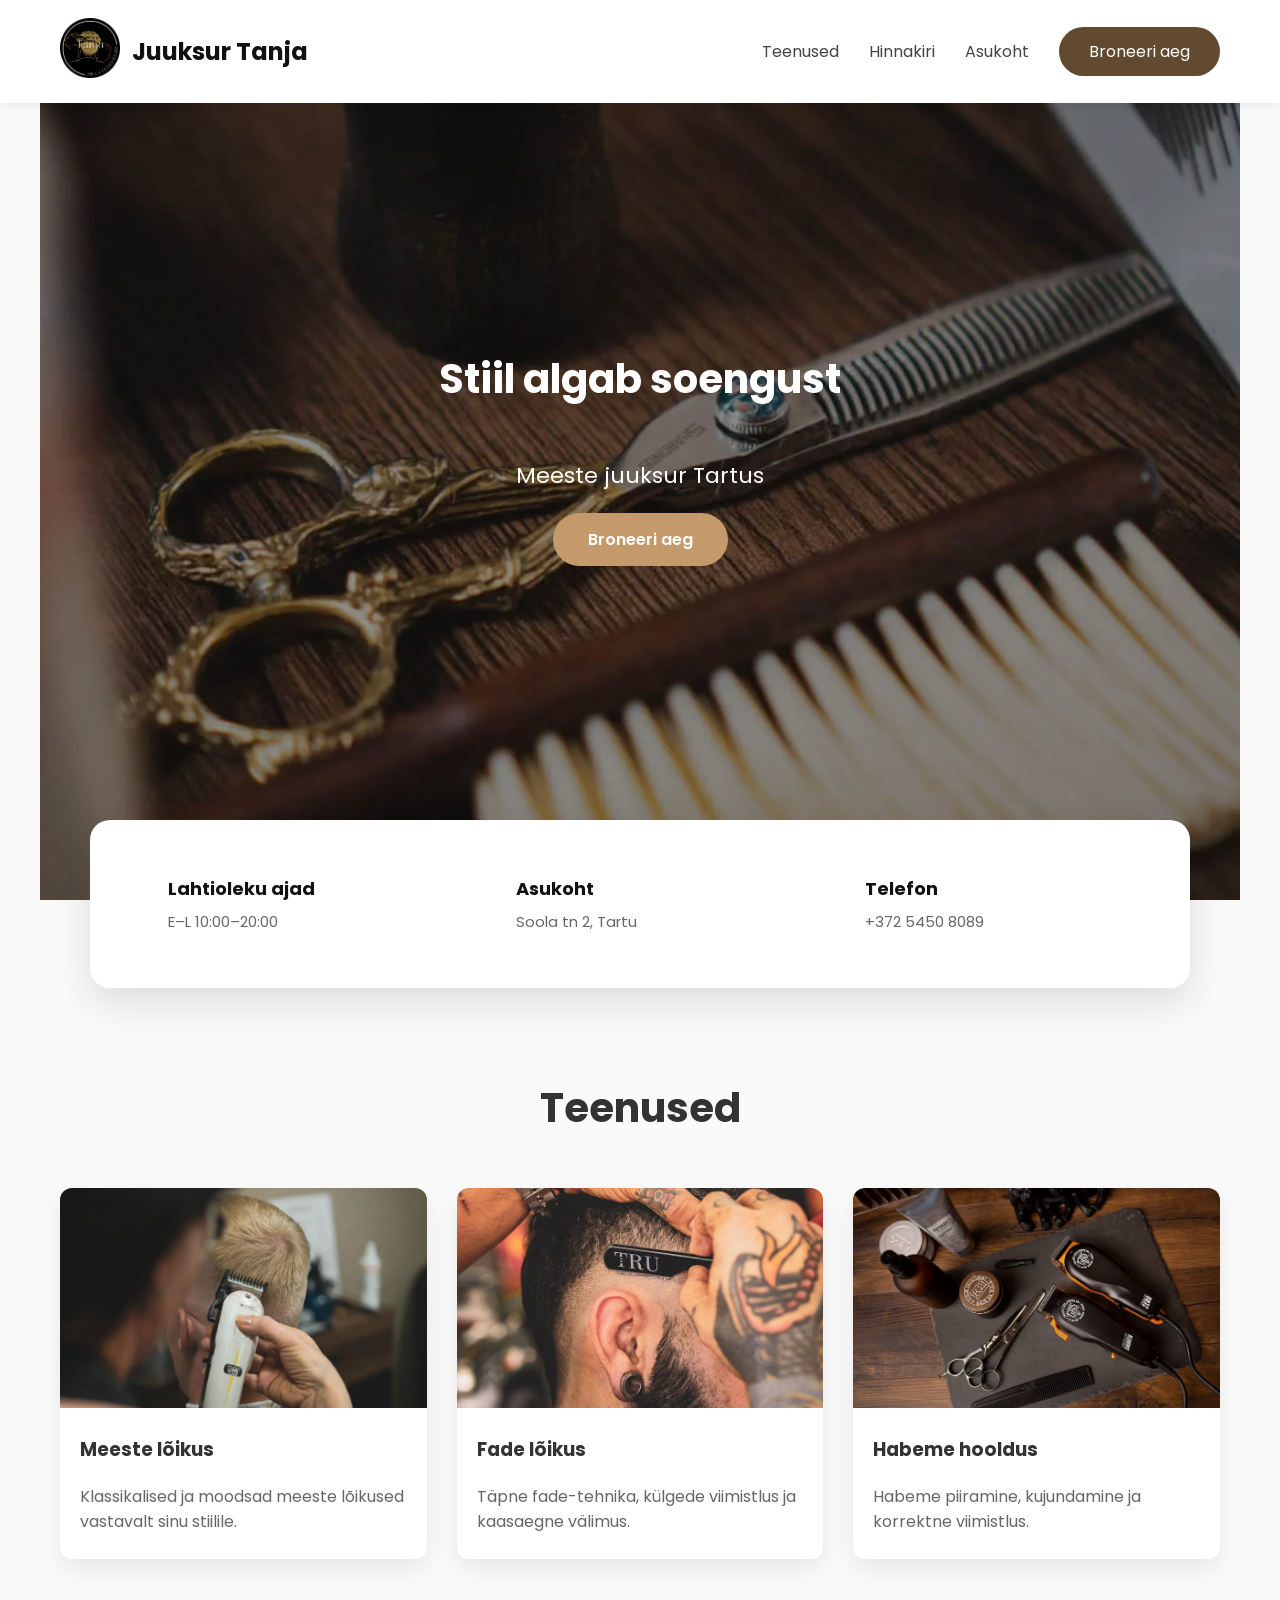
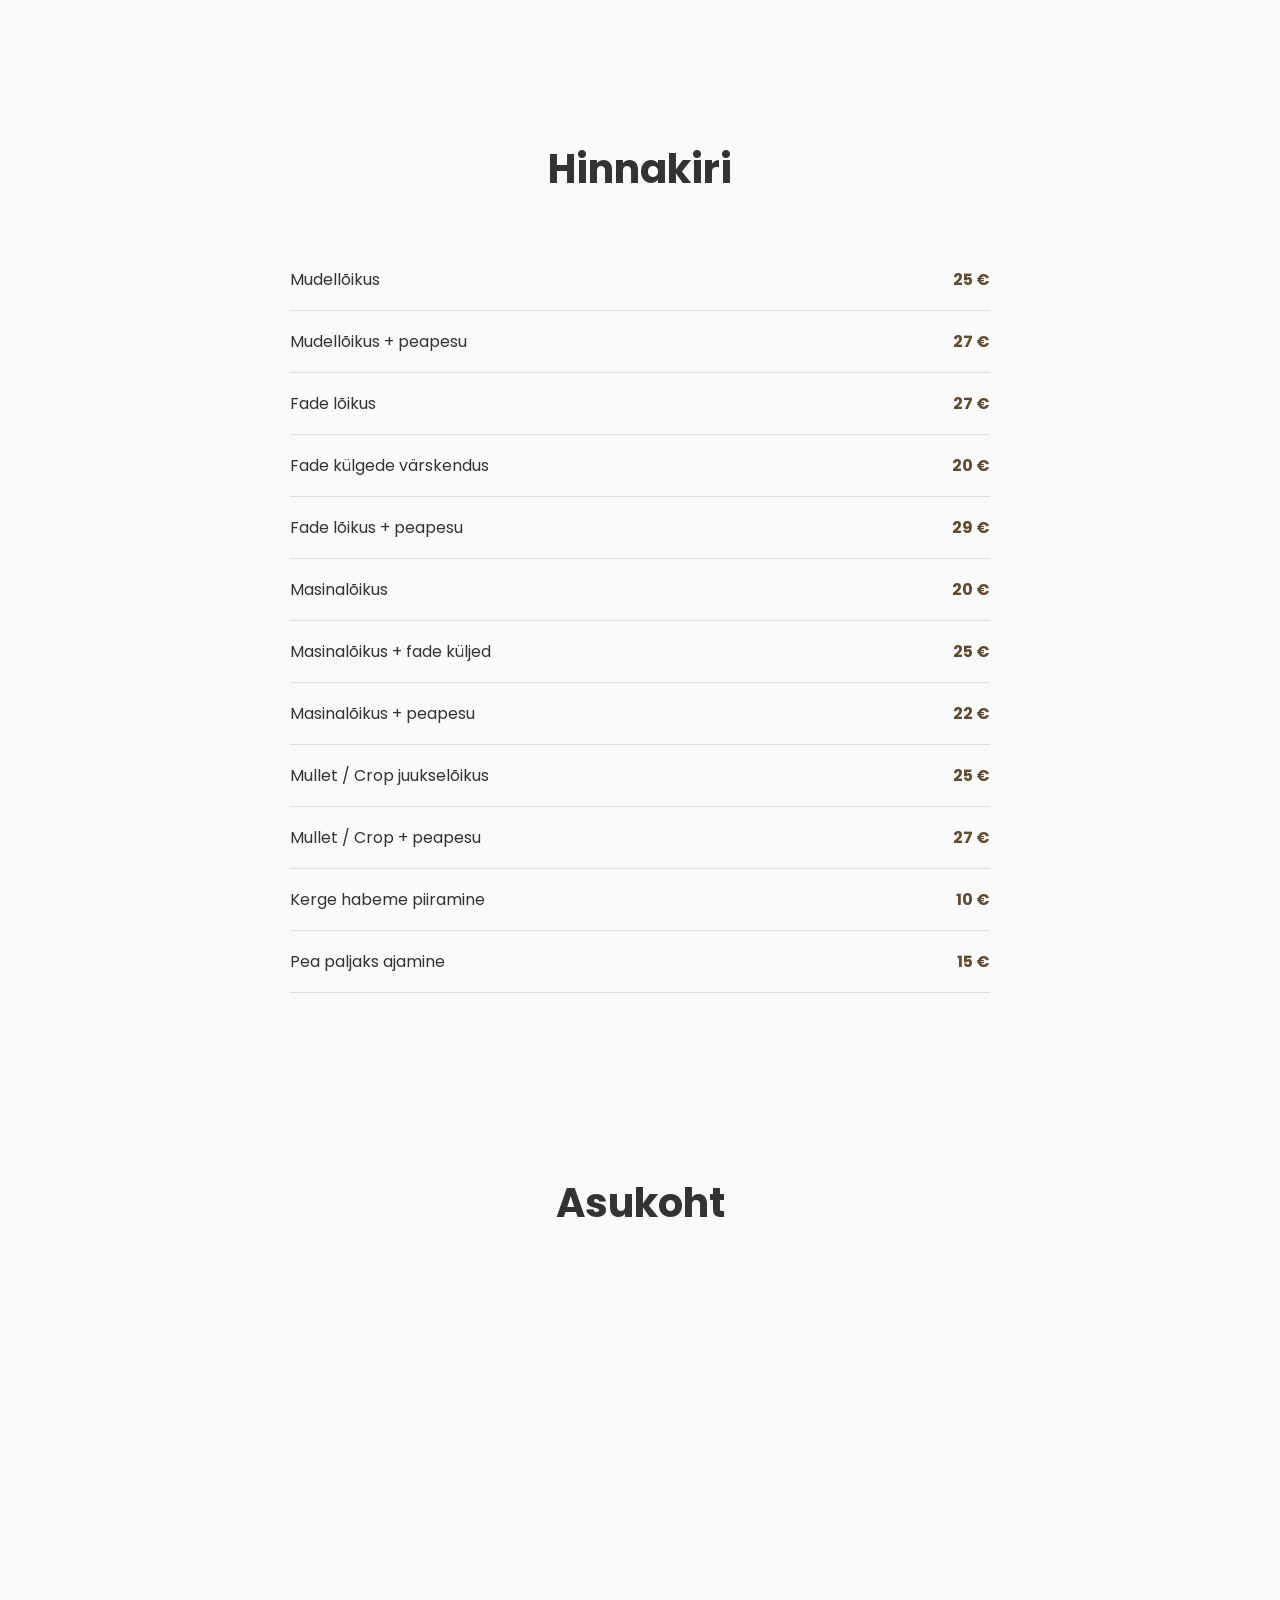
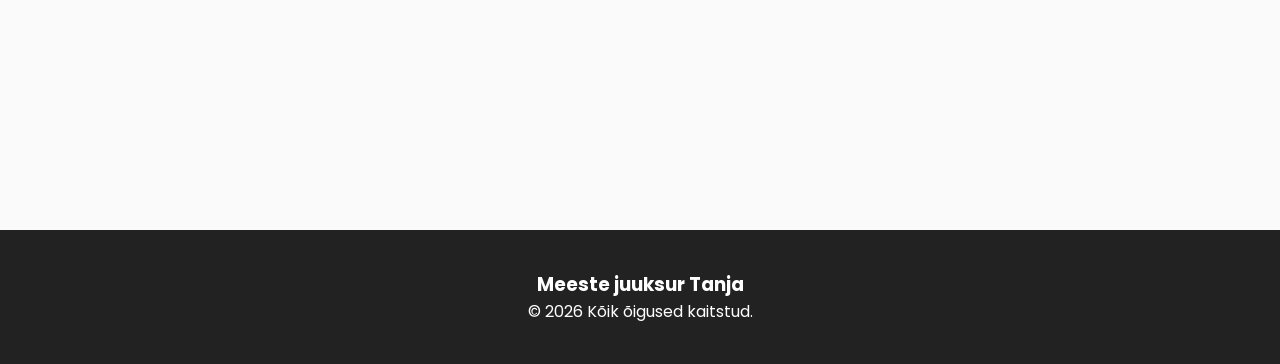
==== index.html @ 23328fea "more performance" ====
<!DOCTYPE html>
<html lang="et">

<head>

<meta charset="UTF-8">
<meta name="viewport" content="width=device-width, initial-scale=1.0">

<title>Juuksur Tanja</title>

<meta name="description" content="Meeste juuksur Tartu kesklinnas. Professionaalsed meeste juukselõikused, fade lõikused ja habeme hooldus. Broneeri aeg Juuksur Tanja juures.">

<meta name="keywords" content="meeste juuksur Tartu, fade lõikus, habeme hooldus, juuksur Tanja, juuksur, meeste juuksur, Tartu juuksur, soengud meestele, habeme hooldus Tartu">
<link rel="icon" type="image/png" href="media/logo.webp">
<link rel="stylesheet" href="style.min.css">

<script src="script.js" defer></script>
<!-- Google tag (gtag.js) -->
<script async src="https://www.googletagmanager.com/gtag/js?id=G-KW1P29FR4W"></script>
<script>
  window.dataLayer = window.dataLayer || [];
  function gtag(){dataLayer.push(arguments);}
  gtag('js', new Date());

  gtag('config', 'G-KW1P29FR4W');
</script>

</head>


<body id="top">


<header>

<nav>

<div class="logo-container">
<a href="#top">
    <img src="media/logo.webp" class="logo-img" alt="Meeste juuksur Tanja logo" width="60" height="60">
</a>
    <a href="#top" class="title">Juuksur Tanja</a>
</div>

<ul class="nav-links">
    <li><a href="#teenused">Teenused</a></li>
    <li><a href="#hinnakiri">Hinnakiri</a></li>
    <li><a href="#asukoht">Asukoht</a></li>
    <a href="https://bello.ee/juukseloikus/et/" target="_blank" rel="noopener noreferrer" class="booking-btn">Broneeri aeg</a>
</ul>

<button class="menu-toggle" aria-label="Ava menüü">☰</button>

</nav>

</header>

<main>
<section class="hero">

<div class="hero-content">

<h2>Stiil algab soengust</h2>

<p>Meeste juuksur Tartus</p>

<a href="https://bello.ee/juukseloikus/et/" target="_blank" rel="noopener noreferrer" class="btn">
    Broneeri aeg
</a>

</div>
</section>
<section class="info-bar">

    <div class="info-card">
    <span class="info-dot"></span>
    <div>
        <h3>Lahtioleku ajad</h3>
        <p>E–L 10:00–20:00</p>
    </div>
</div>

<div class="info-card">
    <span class="info-dot"></span>
    <div>
        <h3>Asukoht</h3>
        <p>Soola tn 2, Tartu</p>
    </div>
</div>

<div class="info-card">
    <span class="info-dot"></span>
    <div>
        <h3>Telefon</h3>
        <p>+372 5450 8089</p>
    </div>
</div>

</section>
<section id="teenused">

<h2>Teenused</h2>

<div class="cards">

<div class="card">
<img src="media/Meeste-loikus-1-scaled.webp" alt="Professionaalne meeste juukselõikus Tartus" loading="lazy" width="600" height="400">
<h3>Meeste lõikus</h3>
<p>Klassikalised ja moodsad meeste lõikused vastavalt sinu stiilile.</p>
</div>

<div class="card">
<img src="media/photo-1599351431202-1e0f0137899a.avif" alt="Fade juukselõikus meeste juuksuris" loading="lazy" width="600" height="400">
<h3>Fade lõikus</h3>
<p>Täpne fade-tehnika, külgede viimistlus ja kaasaegne välimus.</p>
</div>

<div class="card">
<img src="media/photo-1621605815971-fbc98d665033.avif" alt="Habeme hooldus ja kujundamine Tartus" loading="lazy" width="600" height="400">
<h3>Habeme hooldus</h3>

<p>Habeme piiramine, kujundamine ja korrektne viimistlus.</p>

</div>
</div>
</section>




<section id="hinnakiri">

<h2>Hinnakiri</h2>

<div class="price-table">

<div class="row">
<span>Mudellõikus</span>
<strong>25 €</strong>
</div>

<div class="row">
<span>Mudellõikus + peapesu</span>
<strong>27 €</strong>
</div>

<div class="row">
<span>Fade lõikus</span>
<strong>27 €</strong>
</div>

<div class="row">
<span>Fade külgede värskendus</span>
<strong>20 €</strong>
</div>

<div class="row">
<span>Fade lõikus + peapesu</span>
<strong>29 €</strong>
</div>

<div class="row">
<span>Masinalõikus</span>
<strong>20 €</strong>
</div>

<div class="row">
<span>Masinalõikus + fade küljed</span>
<strong>25 €</strong>
</div>

<div class="row">
<span>Masinalõikus + peapesu</span>
<strong>22 €</strong>
</div>

<div class="row">
<span>Mullet / Crop juukselõikus</span>
<strong>25 €</strong>
</div>

<div class="row">
<span>Mullet / Crop + peapesu</span>
<strong>27 €</strong>
</div>

<div class="row">
<span>Kerge habeme piiramine</span>
<strong>10 €</strong>
</div>

<div class="row">
<span>Pea paljaks ajamine</span>
<strong>15 €</strong>
</div>

</div>

</section>


<section id="asukoht">
<h2>Asukoht</h2>

<iframe
    class="map"
    title="Editha Ilusalong Tartu asukoht kaardil"
    src="https://www.google.com/maps?q=Editha+Ilusalong+Tartu&output=embed"
    loading="lazy"
    allowfullscreen>
</iframe>
</section>


</main>


<footer>
<h3>Meeste juuksur Tanja</h3>
<p>© 2026 Kõik õigused kaitstud.</p>

</footer>
<a href="#top" class="back-to-top" aria-label="Tagasi üles">↑</a>
</body>
</html>
---- style.min.css ----
.hero,.hero-content,.info-bar{position:relative}nav,section{max-width:1200px}.card img,.map,header{width:100%}.address,.hero-content,footer,h2{text-align:center}@font-face{font-family:Poppins;font-style:normal;font-weight:400;src:url(/fonts/Poppins-Regular.ttf) format('woff2')}@font-face{font-family:Poppins;font-style:normal;font-weight:600;src:url(/fonts/Poppins-SemiBold.ttf) format('woff2')}@font-face{font-family:Poppins;font-style:normal;font-weight:700;src:url(/fonts/Poppins-Bold.ttf) format('woff2')}html{scroll-behavior:smooth;scroll-padding-top:40px}*{margin:0;padding:0;box-sizing:border-box}body{font-family:Poppins,sans-serif;color:#333;background:#fafafa}header{position:fixed;top:0;background:#fff;box-shadow:0 2px 10px rgba(0,0,0,.08);z-index:100}nav{margin:auto;padding:18px 20px;display:flex;justify-content:space-between;align-items:center}.logo-container{display:flex;align-items:center;gap:12px}.hero,.nav-links{display:flex;align-items:center}.logo-img{height:60px}.title{font-size:24px;font-weight:700;color:#111;text-decoration:none}.back-to-top,.booking-btn,.btn{text-decoration:none;font-weight:600}.nav-links a:hover,.title:hover{color:#c49a6c}.nav-links{gap:30px;list-style:none}.nav-links a{text-decoration:none;color:#444;font-weight:500}.booking-btn{background:#614a30;color:#fff!important;padding:12px 30px;border-radius:40px}.booking-btn:hover{transition:.3s;background:#b08a5c;color:#fff!important}.hero{height:100vh;background:url("./media/herobackground.webp") center/cover;justify-content:center}.hero:before{content:"";position:absolute;inset:0;background:rgba(0,0,0,.45)}.hero-content{color:#fff}.hero h1{font-size:60px}.hero p{font-size:22px;margin:25px 0 35px}.info-bar{max-width:1100px;margin:-80px auto 0;z-index:10;background:#fff;border-radius:20px;padding:35px 40px;display:grid;grid-template-columns:repeat(3,1fr);gap:25px;box-shadow:0 15px 40px rgba(0,0,0,.12)}.card h3,.info-card{padding:20px}.info-card{display:flex;align-items:center;gap:18px;border-radius:15px;transition:.3s}.info-card:hover{background:#faf5ef;transform:translateY(-5px)}.info-card span{font-size:35px}.info-card h3{font-size:18px;margin-bottom:8px;color:#111}.info-card p{color:#666;font-size:15px}.btn{background:#c49a6c;color:#fff;padding:15px 35px;border-radius:40px}.btn:hover{background:#b08a5c;scale:1.05;transition:.3s}section{margin:auto;padding:90px 20px}h2{font-size:40px;margin-bottom:50px}.cards{display:grid;grid-template-columns:repeat(auto-fit,minmax(260px,1fr));gap:30px}.card{background:#fff;border-radius:12px;overflow:hidden;box-shadow:0 10px 25px rgba(0,0,0,.08)}.card img{height:220px;object-fit:cover;transition:.3s}.card:hover img{transform:scale(1.05)}.card p{padding:0 20px 25px;color:#666}.price-table{max-width:700px;margin:auto}.row{display:flex;justify-content:space-between;padding:18px 0;border-bottom:1px solid #ddd}.row strong{color:#614a30}.address{line-height:1.8;margin-bottom:30px}.map{height:450px;border:0;border-radius:12px}footer{background:#222;color:#fff;padding:40px 20px}.menu-toggle{display:none;background:0 0;border:0;font-size:32px;cursor:pointer}.back-to-top{position:fixed;right:25px;bottom:25px;width:45px;height:45px;display:flex;align-items:center;justify-content:center;background:#c49a6c;color:#fff;border-radius:50%;font-size:22px;opacity:0;pointer-events:none;transform:translateY(30px) scale(.8);transition:opacity .4s,transform .4s;box-shadow:0 5px 15px rgba(0,0,0,.15);z-index:99}.back-to-top.show{opacity:.85;pointer-events:auto;transform:translateY(0) scale(1)}.back-to-top:hover{opacity:1;transform:translateY(-5px) scale(1.05)}@media(max-width:768px){.back-to-top,.title{font-size:18px}.menu-toggle{display:block}.nav-links{display:none;position:absolute;right:20px;top:90px;background:#fff;width:220px;padding:20px;flex-direction:column;border-radius:12px;box-shadow:0 10px 25px rgba(0,0,0,.15)}.info-card,.nav-links.active{display:flex}.nav-links li{padding:12px 0;border-bottom:1px solid #eee}.logo-img{height:45px}.hero h1{font-size:40px}.info-bar{margin:-40px 20px 0;padding:25px;grid-template-columns:1fr}.info-card{align-items:center;gap:18px}.back-to-top{width:40px;height:40px;right:15px;bottom:15px}}
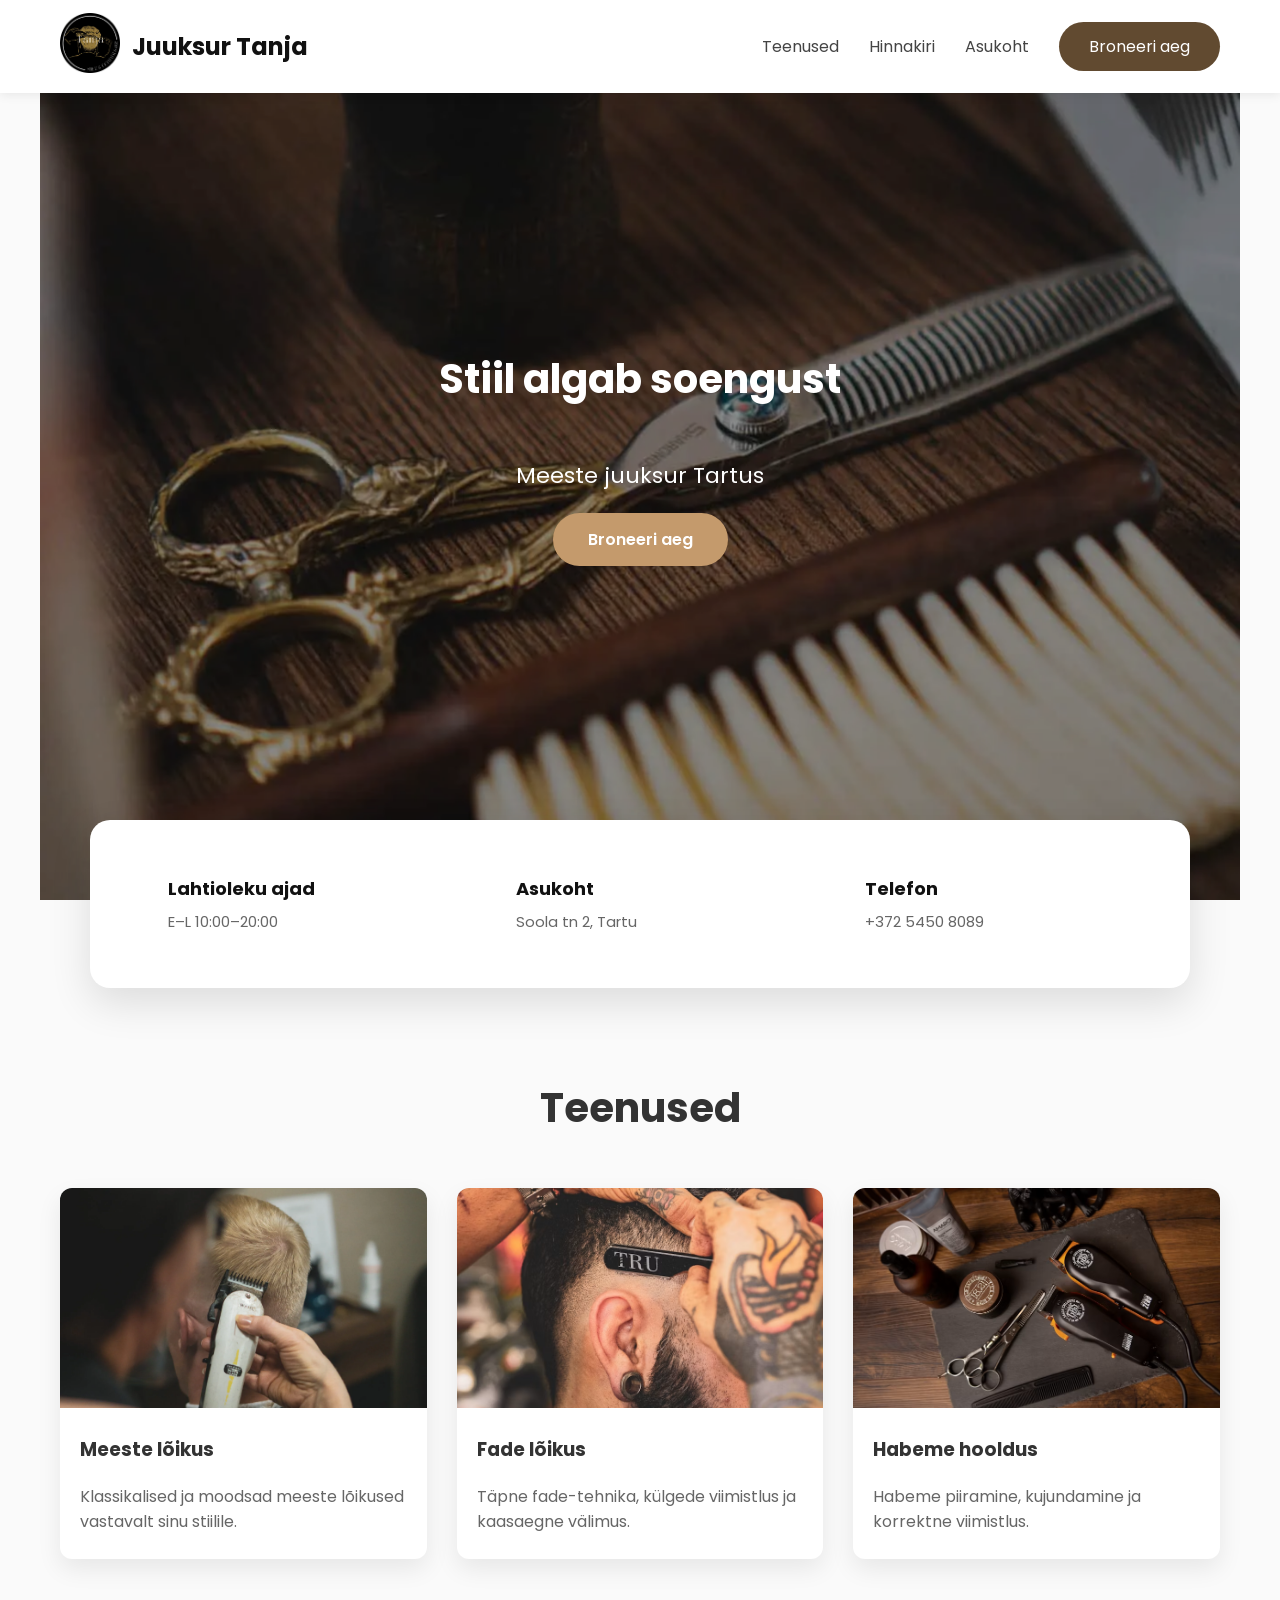
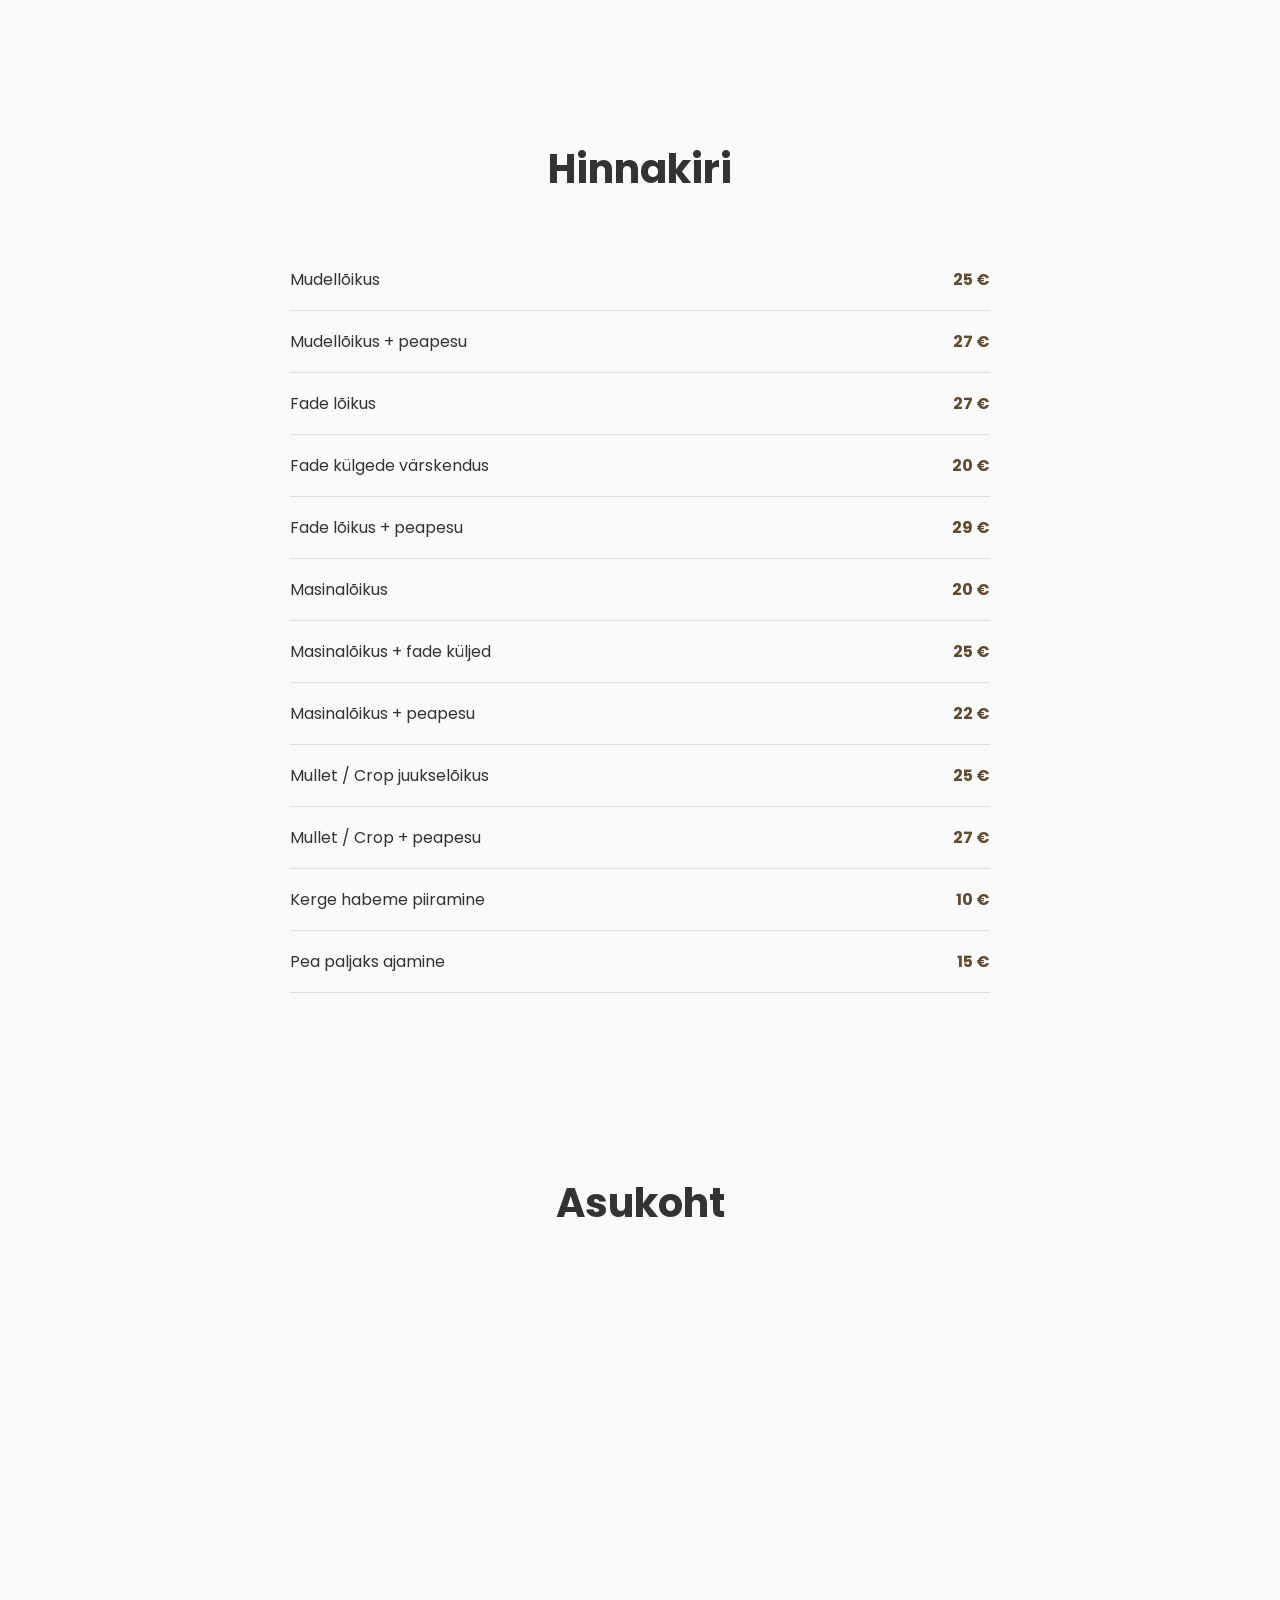
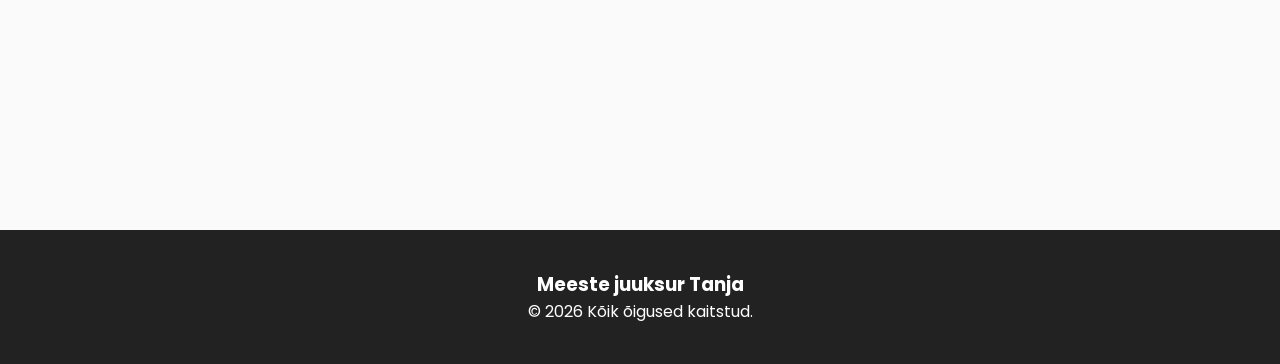
==== commit fea0522a: "Scrolling changes, file changes" ====
--- a/index.html
+++ b/index.html
@@ -12,7 +12,7 @@
 
 <meta name="keywords" content="meeste juuksur Tartu, fade lõikus, habeme hooldus, juuksur Tanja, juuksur, meeste juuksur, Tartu juuksur, soengud meestele, habeme hooldus Tartu">
 <link rel="icon" type="image/png" href="media/logo.webp">
-<link rel="stylesheet" href="style.min.css">
+<link rel="stylesheet" href="style.css">
 
 <script src="script.js" defer></script>
 <!-- Google tag (gtag.js) -->
@@ -220,6 +220,6 @@
 <p>© 2026 Kõik õigused kaitstud.</p>
 
 </footer>
-<a href="#top" class="back-to-top" aria-label="Tagasi üles">↑</a>
+<a class="back-to-top" aria-label="Tagasi üles">↑</a>
 </body>
 </html>
--- a/style.css
+++ b/style.css
@@ -0,0 +1 @@
+.hero,.hero-content,.info-bar{position:relative}nav,section{max-width:1200px}.address,.hero-content,footer,h2{text-align:center}@font-face{font-family:Poppins;font-style:normal;font-weight:400;src:url(/fonts/Poppins-Regular.ttf) format('woff2');font-display:swap}@font-face{font-family:Poppins;font-style:normal;font-weight:600;src:url(/fonts/Poppins-SemiBold.ttf) format('woff2');font-display:swap}@font-face{font-family:Poppins;font-style:normal;font-weight:700;src:url(/fonts/Poppins-Bold.ttf) format('woff2');font-display:swap}html{scroll-behavior:smooth;scroll-padding-top:40px}*{margin:0;padding:0;box-sizing:border-box}body{font-family:Poppins,sans-serif;color:#333;background:#fafafa}header{position:fixed;top:0;width:100%;background:#fff;box-shadow:0 2px 10px rgba(0,0,0,.08);z-index:100}nav{margin:auto;padding:13px 20px;display:flex;justify-content:space-between;align-items:center}.logo-container{display:flex;align-items:center;gap:12px}.hero,.nav-links{display:flex;align-items:center}.logo-img{height:60px;width:60px}.title{font-size:24px;font-weight:700;color:#111;text-decoration:none}.back-to-top,.booking-btn,.btn{text-decoration:none;font-weight:600}.nav-links a:hover,.title:hover{color:#c49a6c}.nav-links{gap:30px;list-style:none}.nav-links a{text-decoration:none;color:#444;font-weight:500}.booking-btn{background:#614a30;color:#fff!important;padding:12px 30px;border-radius:40px}.booking-btn:hover{transition:.3s;background:#b08a5c;color:#fff!important}.hero{height:100vh;background:url("./media/herobackground.webp") center/cover;justify-content:center}.hero:before{content:"";position:absolute;inset:0;background:rgba(0,0,0,.45)}.hero-content{color:#fff}.hero h1{font-size:60px}.hero p{font-size:22px;margin:25px 0 35px}.info-bar{max-width:1100px;margin:-80px auto 0;z-index:10;background:#fff;border-radius:20px;padding:35px 40px;display:grid;grid-template-columns:repeat(3,1fr);gap:25px;box-shadow:0 15px 40px rgba(0,0,0,.12)}.card h3,.info-card{padding:20px}.info-card{display:flex;align-items:center;gap:18px;border-radius:15px;transition:.3s}.info-card:hover{background:#faf5ef;transform:translateY(-5px)}.info-card span{font-size:35px}.info-card h3{font-size:18px;margin-bottom:8px;color:#111}.info-card p{color:#666;font-size:15px}.btn{background:#c49a6c;color:#fff;padding:15px 35px;border-radius:40px}.btn:hover{background:#b08a5c;scale:1.05;transition:.3s}section{margin:auto;padding:90px 20px}h2{font-size:40px;margin-bottom:50px}.cards{display:grid;grid-template-columns:repeat(auto-fit,minmax(260px,1fr));gap:30px}.card{background:#fff;border-radius:12px;overflow:hidden;box-shadow:0 10px 25px rgba(0,0,0,.08)}.card img{width:100%;height:220px;object-fit:cover;transition:.3s}.card:hover img{transform:scale(1.05)}.card p{padding:0 20px 25px;color:#666}.price-table{max-width:700px;margin:auto}.row{display:flex;justify-content:space-between;padding:18px 0;border-bottom:1px solid #ddd}.row strong{color:#614a30}.address{line-height:1.8;margin-bottom:30px}.map{width:100%;height:450px;border:0;border-radius:12px}footer{background:#222;color:#fff;padding:40px 20px}.menu-toggle{display:none;background:0 0;border:0;font-size:32px;cursor:pointer}.back-to-top{position:fixed;right:25px;bottom:25px;width:45px;height:45px;display:flex;align-items:center;justify-content:center;background:#c49a6c;color:#fff;border-radius:50%;font-size:22px;opacity:0;pointer-events:none;transform:translateY(30px) scale(.8);transition:opacity .4s,transform .4s;box-shadow:0 5px 15px rgba(0,0,0,.15);z-index:99}.back-to-top.show{opacity:.85;pointer-events:auto;transform:translateY(0) scale(1);cursor:pointer}.back-to-top:hover{opacity:1;transform:translateY(-5px) scale(1.05)}@media(max-width:768px){.back-to-top,.title{font-size:18px}.menu-toggle{display:block}.nav-links{display:none;position:absolute;right:20px;top:90px;background:#fff;width:220px;padding:20px;flex-direction:column;border-radius:12px;box-shadow:0 10px 25px rgba(0,0,0,.15)}.info-card,.nav-links.active{display:flex}.nav-links li{padding:12px 0;border-bottom:1px solid #eee}.logo-img{height:55px;width:55px}.hero h1{font-size:40px}.info-bar{margin:-40px 20px 0;padding:25px;grid-template-columns:1fr}.info-card{align-items:center;gap:18px}.back-to-top{width:40px;height:40px;right:15px;bottom:15px}}
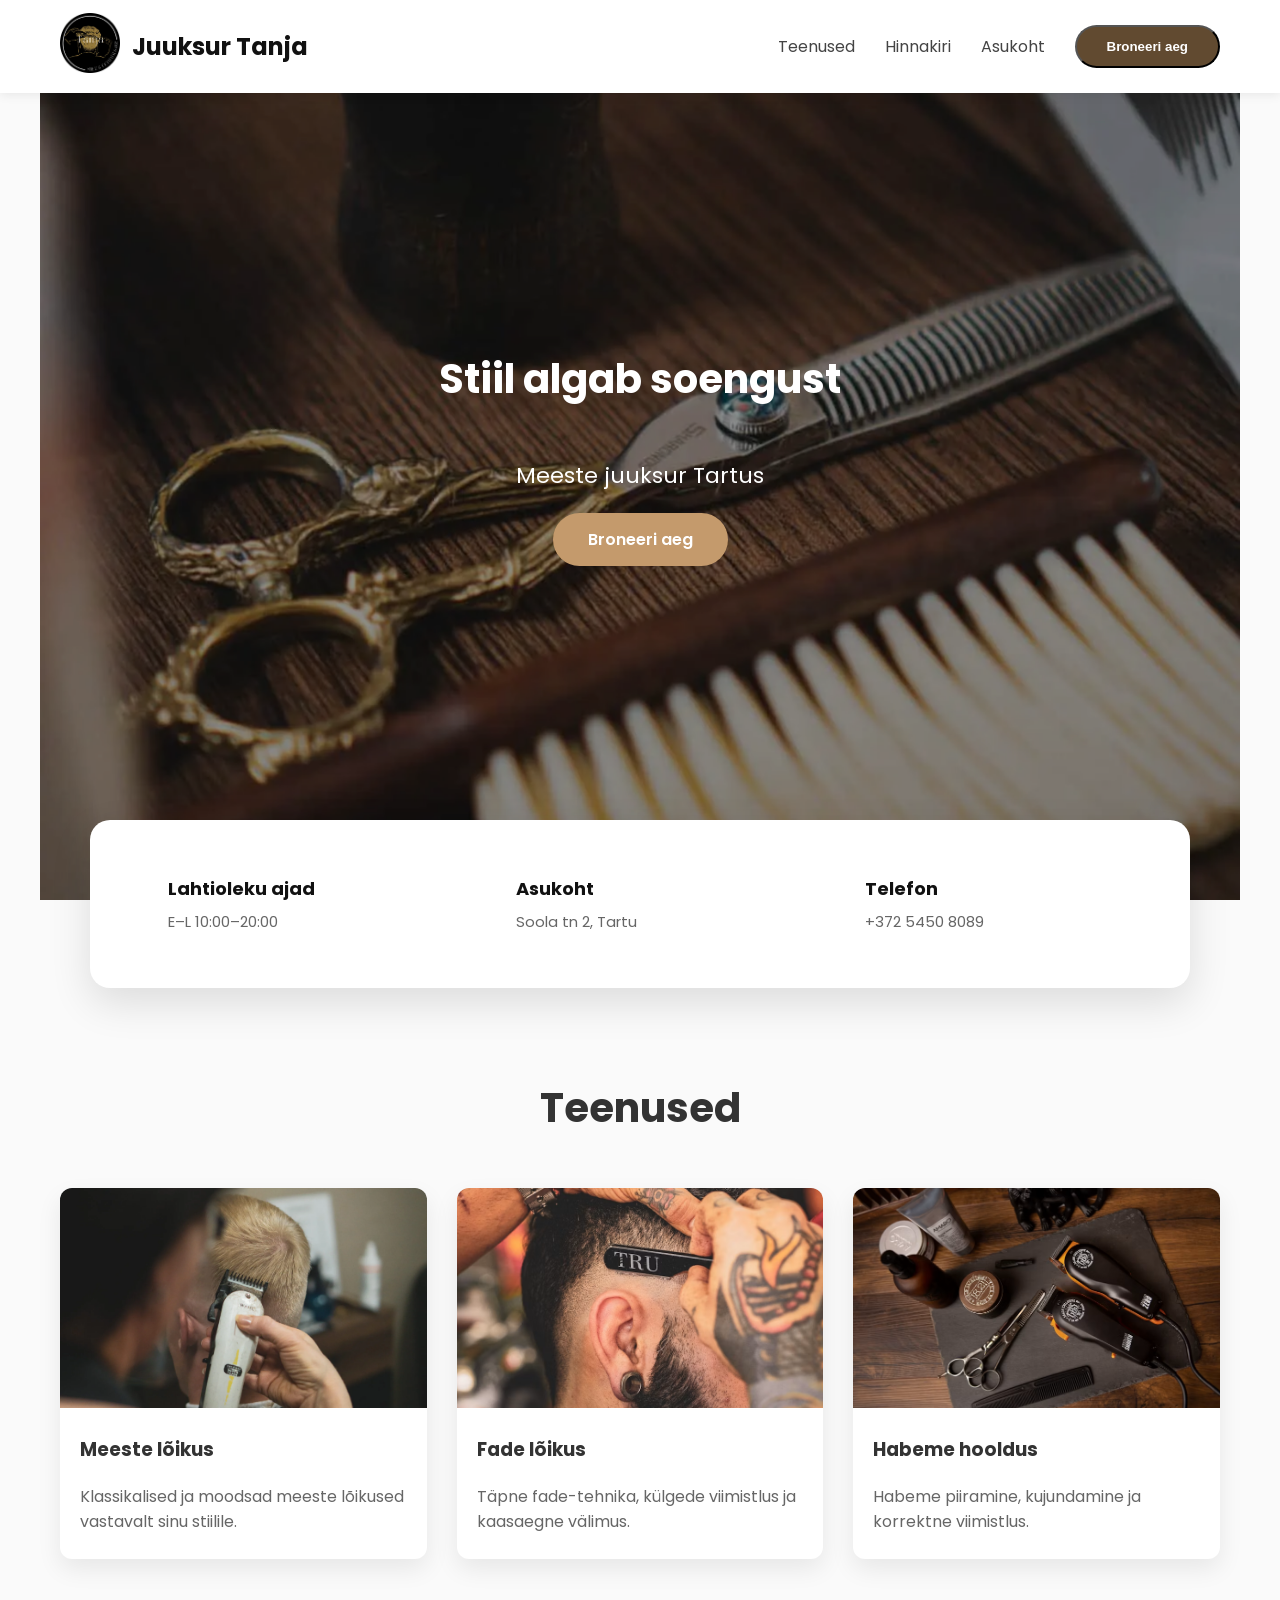
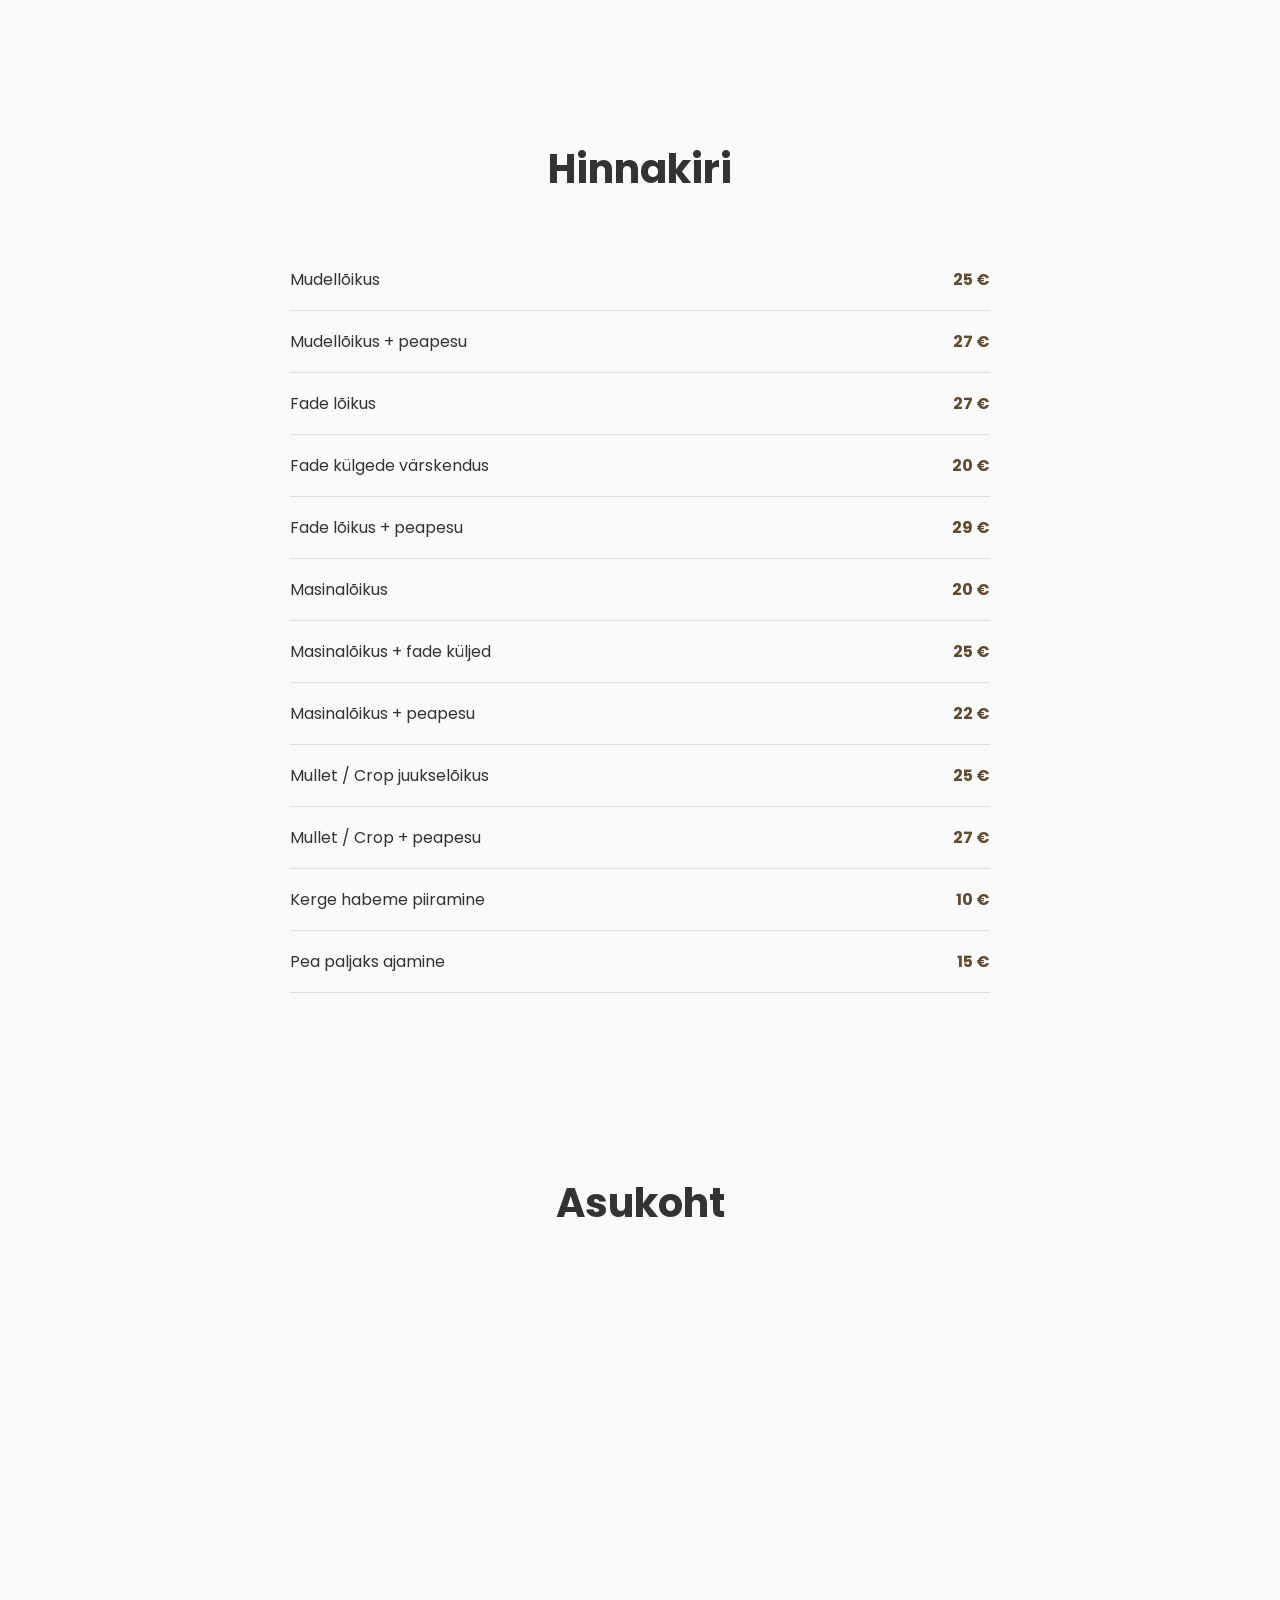
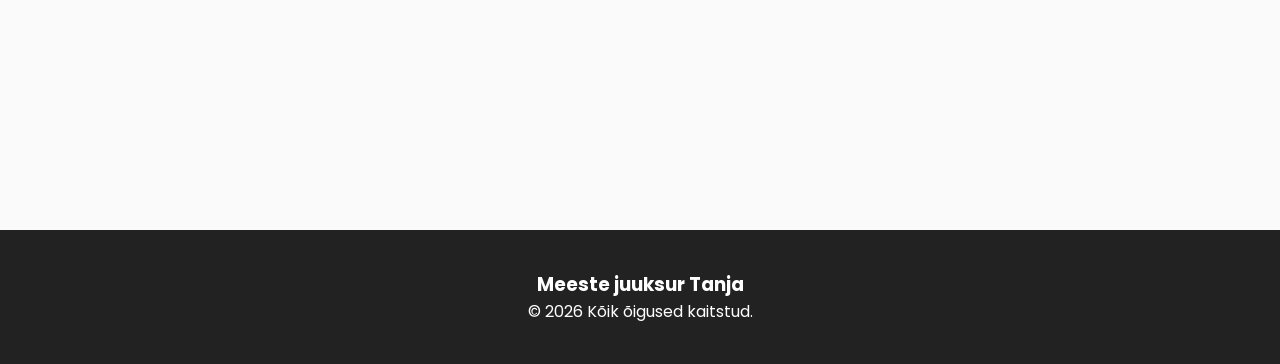
==== commit bf77efd5: "Fix nav links behaviors" ====
--- a/index.html
+++ b/index.html
@@ -46,7 +46,7 @@
     <li><a href="#teenused">Teenused</a></li>
     <li><a href="#hinnakiri">Hinnakiri</a></li>
     <li><a href="#asukoht">Asukoht</a></li>
-    <a href="https://bello.ee/juukseloikus/et/" target="_blank" rel="noopener noreferrer" class="booking-btn">Broneeri aeg</a>
+    <button href="https://bello.ee/juukseloikus/et/" target="_blank" rel="noopener noreferrer" class="booking-btn">Broneeri aeg</button>
 </ul>
 
 <button class="menu-toggle" aria-label="Ava menüü">☰</button>
--- a/style.css
+++ b/style.css
@@ -1 +1 @@
-.hero,.hero-content,.info-bar{position:relative}nav,section{max-width:1200px}.address,.hero-content,footer,h2{text-align:center}@font-face{font-family:Poppins;font-style:normal;font-weight:400;src:url(/fonts/Poppins-Regular.ttf) format('woff2');font-display:swap}@font-face{font-family:Poppins;font-style:normal;font-weight:600;src:url(/fonts/Poppins-SemiBold.ttf) format('woff2');font-display:swap}@font-face{font-family:Poppins;font-style:normal;font-weight:700;src:url(/fonts/Poppins-Bold.ttf) format('woff2');font-display:swap}html{scroll-behavior:smooth;scroll-padding-top:40px}*{margin:0;padding:0;box-sizing:border-box}body{font-family:Poppins,sans-serif;color:#333;background:#fafafa}header{position:fixed;top:0;width:100%;background:#fff;box-shadow:0 2px 10px rgba(0,0,0,.08);z-index:100}nav{margin:auto;padding:13px 20px;display:flex;justify-content:space-between;align-items:center}.logo-container{display:flex;align-items:center;gap:12px}.hero,.nav-links{display:flex;align-items:center}.logo-img{height:60px;width:60px}.title{font-size:24px;font-weight:700;color:#111;text-decoration:none}.back-to-top,.booking-btn,.btn{text-decoration:none;font-weight:600}.nav-links a:hover,.title:hover{color:#c49a6c}.nav-links{gap:30px;list-style:none}.nav-links a{text-decoration:none;color:#444;font-weight:500}.booking-btn{background:#614a30;color:#fff!important;padding:12px 30px;border-radius:40px}.booking-btn:hover{transition:.3s;background:#b08a5c;color:#fff!important}.hero{height:100vh;background:url("./media/herobackground.webp") center/cover;justify-content:center}.hero:before{content:"";position:absolute;inset:0;background:rgba(0,0,0,.45)}.hero-content{color:#fff}.hero h1{font-size:60px}.hero p{font-size:22px;margin:25px 0 35px}.info-bar{max-width:1100px;margin:-80px auto 0;z-index:10;background:#fff;border-radius:20px;padding:35px 40px;display:grid;grid-template-columns:repeat(3,1fr);gap:25px;box-shadow:0 15px 40px rgba(0,0,0,.12)}.card h3,.info-card{padding:20px}.info-card{display:flex;align-items:center;gap:18px;border-radius:15px;transition:.3s}.info-card:hover{background:#faf5ef;transform:translateY(-5px)}.info-card span{font-size:35px}.info-card h3{font-size:18px;margin-bottom:8px;color:#111}.info-card p{color:#666;font-size:15px}.btn{background:#c49a6c;color:#fff;padding:15px 35px;border-radius:40px}.btn:hover{background:#b08a5c;scale:1.05;transition:.3s}section{margin:auto;padding:90px 20px}h2{font-size:40px;margin-bottom:50px}.cards{display:grid;grid-template-columns:repeat(auto-fit,minmax(260px,1fr));gap:30px}.card{background:#fff;border-radius:12px;overflow:hidden;box-shadow:0 10px 25px rgba(0,0,0,.08)}.card img{width:100%;height:220px;object-fit:cover;transition:.3s}.card:hover img{transform:scale(1.05)}.card p{padding:0 20px 25px;color:#666}.price-table{max-width:700px;margin:auto}.row{display:flex;justify-content:space-between;padding:18px 0;border-bottom:1px solid #ddd}.row strong{color:#614a30}.address{line-height:1.8;margin-bottom:30px}.map{width:100%;height:450px;border:0;border-radius:12px}footer{background:#222;color:#fff;padding:40px 20px}.menu-toggle{display:none;background:0 0;border:0;font-size:32px;cursor:pointer}.back-to-top{position:fixed;right:25px;bottom:25px;width:45px;height:45px;display:flex;align-items:center;justify-content:center;background:#c49a6c;color:#fff;border-radius:50%;font-size:22px;opacity:0;pointer-events:none;transform:translateY(30px) scale(.8);transition:opacity .4s,transform .4s;box-shadow:0 5px 15px rgba(0,0,0,.15);z-index:99}.back-to-top.show{opacity:.85;pointer-events:auto;transform:translateY(0) scale(1);cursor:pointer}.back-to-top:hover{opacity:1;transform:translateY(-5px) scale(1.05)}@media(max-width:768px){.back-to-top,.title{font-size:18px}.menu-toggle{display:block}.nav-links{display:none;position:absolute;right:20px;top:90px;background:#fff;width:220px;padding:20px;flex-direction:column;border-radius:12px;box-shadow:0 10px 25px rgba(0,0,0,.15)}.info-card,.nav-links.active{display:flex}.nav-links li{padding:12px 0;border-bottom:1px solid #eee}.logo-img{height:55px;width:55px}.hero h1{font-size:40px}.info-bar{margin:-40px 20px 0;padding:25px;grid-template-columns:1fr}.info-card{align-items:center;gap:18px}.back-to-top{width:40px;height:40px;right:15px;bottom:15px}}+.hero,.hero-content,.info-bar{position:relative}nav,section{max-width:1200px}.address,.hero-content,footer,h2{text-align:center}@font-face{font-family:Poppins;font-style:normal;font-weight:400;src:url(/fonts/Poppins-Regular.ttf) format('woff2');font-display:swap}@font-face{font-family:Poppins;font-style:normal;font-weight:600;src:url(/fonts/Poppins-SemiBold.ttf) format('woff2');font-display:swap}@font-face{font-family:Poppins;font-style:normal;font-weight:700;src:url(/fonts/Poppins-Bold.ttf) format('woff2');font-display:swap}html{scroll-behavior:smooth;scroll-padding-top:40px}*{margin:0;padding:0;box-sizing:border-box}body{font-family:Poppins,sans-serif;color:#333;background:#fafafa}header{position:fixed;top:0;width:100%;background:#fff;box-shadow:0 2px 10px rgba(0,0,0,.08);z-index:100}nav{margin:auto;padding:13px 20px;display:flex;justify-content:space-between;align-items:center}.logo-container{display:flex;align-items:center;gap:12px}.hero,.nav-links{display:flex;align-items:center}.logo-img{height:60px;width:60px}.title{font-size:24px;font-weight:700;color:#111;text-decoration:none}.back-to-top,.booking-btn,.btn{text-decoration:none;font-weight:600}.nav-links a:hover,.title:hover{color:#c49a6c}.nav-links{gap:30px;list-style:none}.nav-links a{text-decoration:none;color:#444;font-weight:500}.booking-btn{background:#614a30;color:#fff!important;padding:12px 30px;border-radius:40px}.booking-btn:hover{transition:.3s;background:#b08a5c;color:#fff!important;cursor:pointer}.hero{height:100vh;background:url("./media/herobackground.webp") center/cover;justify-content:center}.hero:before{content:"";position:absolute;inset:0;background:rgba(0,0,0,.45)}.hero-content{color:#fff}.hero h1{font-size:60px}.hero p{font-size:22px;margin:25px 0 35px}.info-bar{max-width:1100px;margin:-80px auto 0;z-index:10;background:#fff;border-radius:20px;padding:35px 40px;display:grid;grid-template-columns:repeat(3,1fr);gap:25px;box-shadow:0 15px 40px rgba(0,0,0,.12)}.card h3,.info-card{padding:20px}.info-card{display:flex;align-items:center;gap:18px;border-radius:15px;transition:.3s}.info-card:hover{background:#faf5ef;transform:translateY(-5px)}.info-card span{font-size:35px}.info-card h3{font-size:18px;margin-bottom:8px;color:#111}.info-card p{color:#666;font-size:15px}.btn{background:#c49a6c;color:#fff;padding:15px 35px;border-radius:40px}.btn:hover{background:#b08a5c;scale:1.05;transition:.3s}section{margin:auto;padding:90px 20px}h2{font-size:40px;margin-bottom:50px}.cards{display:grid;grid-template-columns:repeat(auto-fit,minmax(260px,1fr));gap:30px}.card{background:#fff;border-radius:12px;overflow:hidden;box-shadow:0 10px 25px rgba(0,0,0,.08)}.card img{width:100%;height:220px;object-fit:cover;transition:.3s}.card:hover img{transform:scale(1.05)}.card p{padding:0 20px 25px;color:#666}.price-table{max-width:700px;margin:auto}.row{display:flex;justify-content:space-between;padding:18px 0;border-bottom:1px solid #ddd}.row strong{color:#614a30}.address{line-height:1.8;margin-bottom:30px}.map{width:100%;height:450px;border:0;border-radius:12px}footer{background:#222;color:#fff;padding:40px 20px}.menu-toggle{display:none;background:0 0;border:0;font-size:32px;cursor:pointer}.back-to-top{position:fixed;right:25px;bottom:25px;width:45px;height:45px;display:flex;align-items:center;justify-content:center;background:#c49a6c;color:#fff;border-radius:50%;font-size:22px;opacity:0;pointer-events:none;transform:translateY(30px) scale(.8);transition:opacity .4s,transform .4s;box-shadow:0 5px 15px rgba(0,0,0,.15);z-index:99}.back-to-top.show{opacity:.85;pointer-events:auto;transform:translateY(0) scale(1)}.back-to-top:hover{opacity:1;transform:translateY(-5px) scale(1.05);cursor:pointer}@media(max-width:768px){.back-to-top,.title{font-size:18px}.menu-toggle{display:block}.nav-links{display:none;position:absolute;right:20px;top:90px;background:#fff;width:220px;padding:20px;flex-direction:column;border-radius:12px;box-shadow:0 10px 25px rgba(0,0,0,.15)}.info-card,.nav-links.active{display:flex}.nav-links li{padding:12px 0;border-bottom:1px solid #eee}.logo-img{height:55px;width:55px}.hero h1{font-size:40px}.info-bar{margin:-40px 20px 0;padding:25px;grid-template-columns:1fr}.info-card{align-items:center;gap:18px}.back-to-top{width:40px;height:40px;right:15px;bottom:15px}}
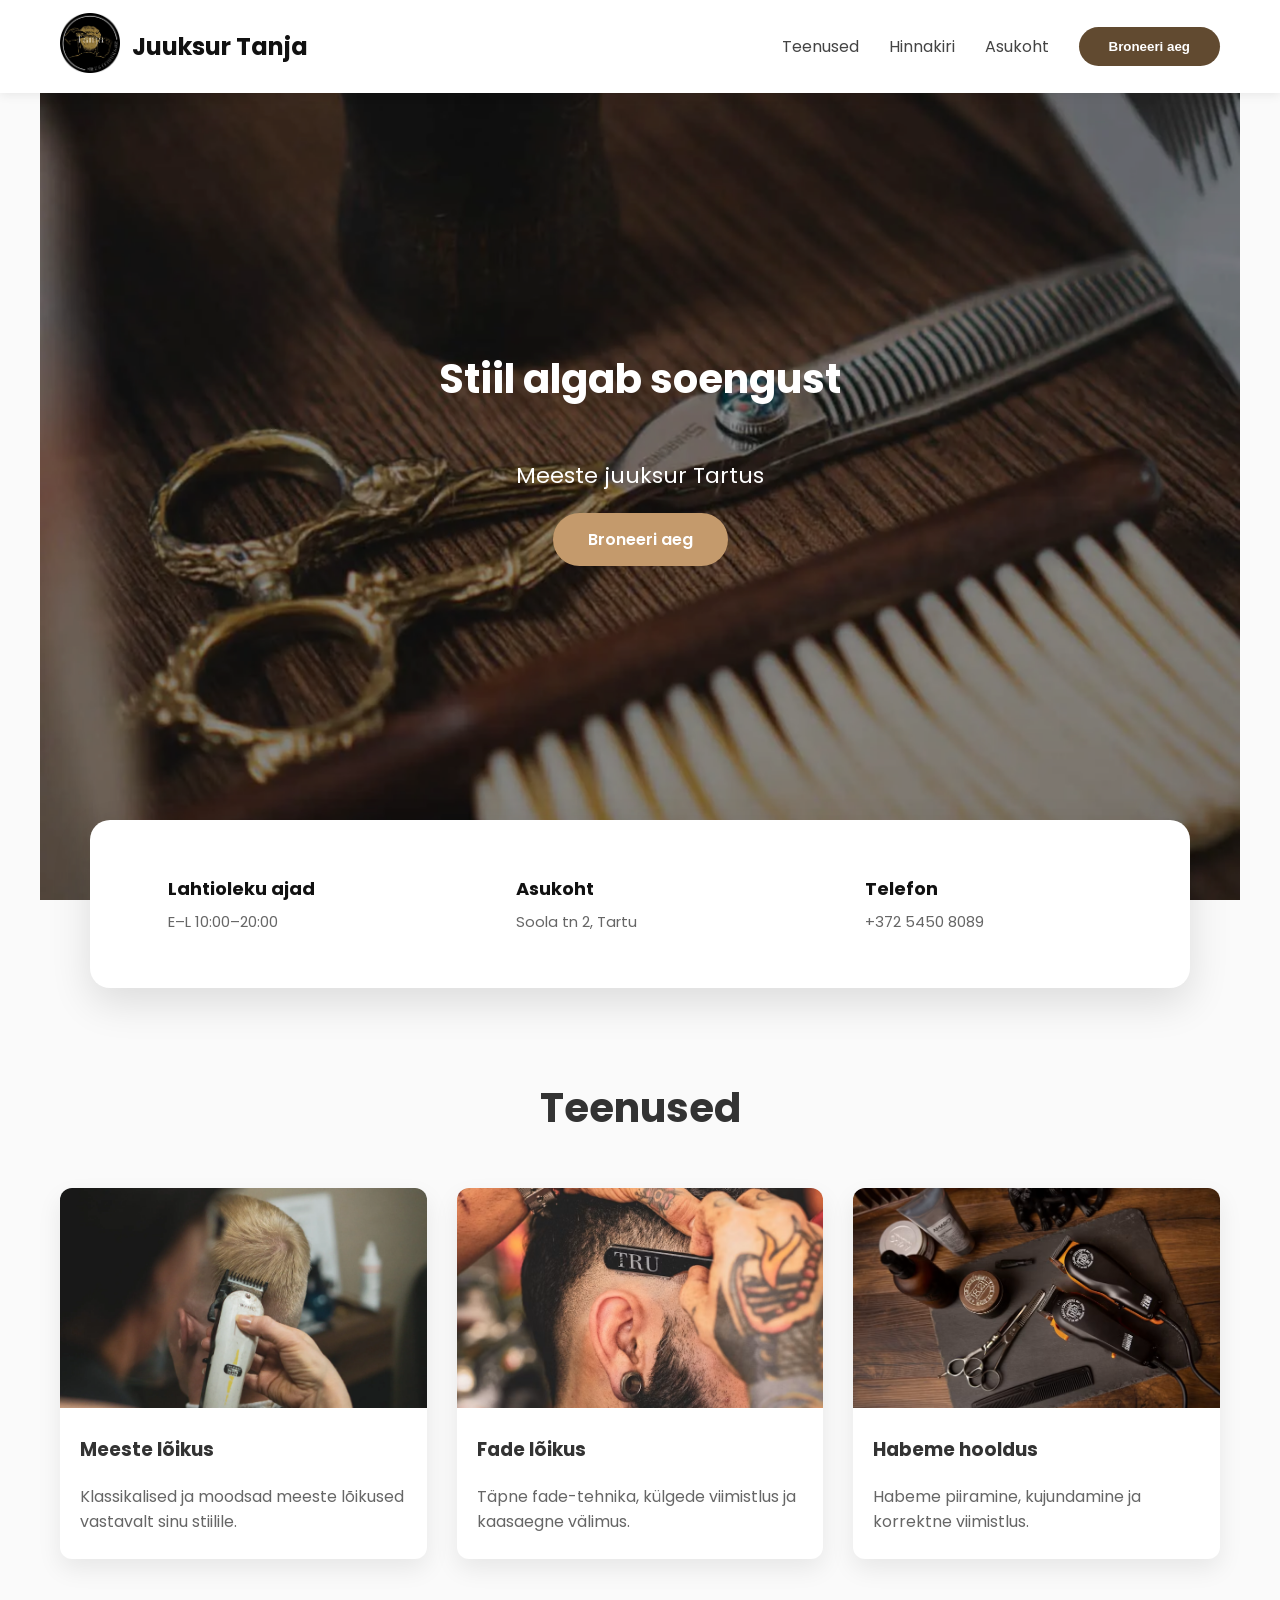
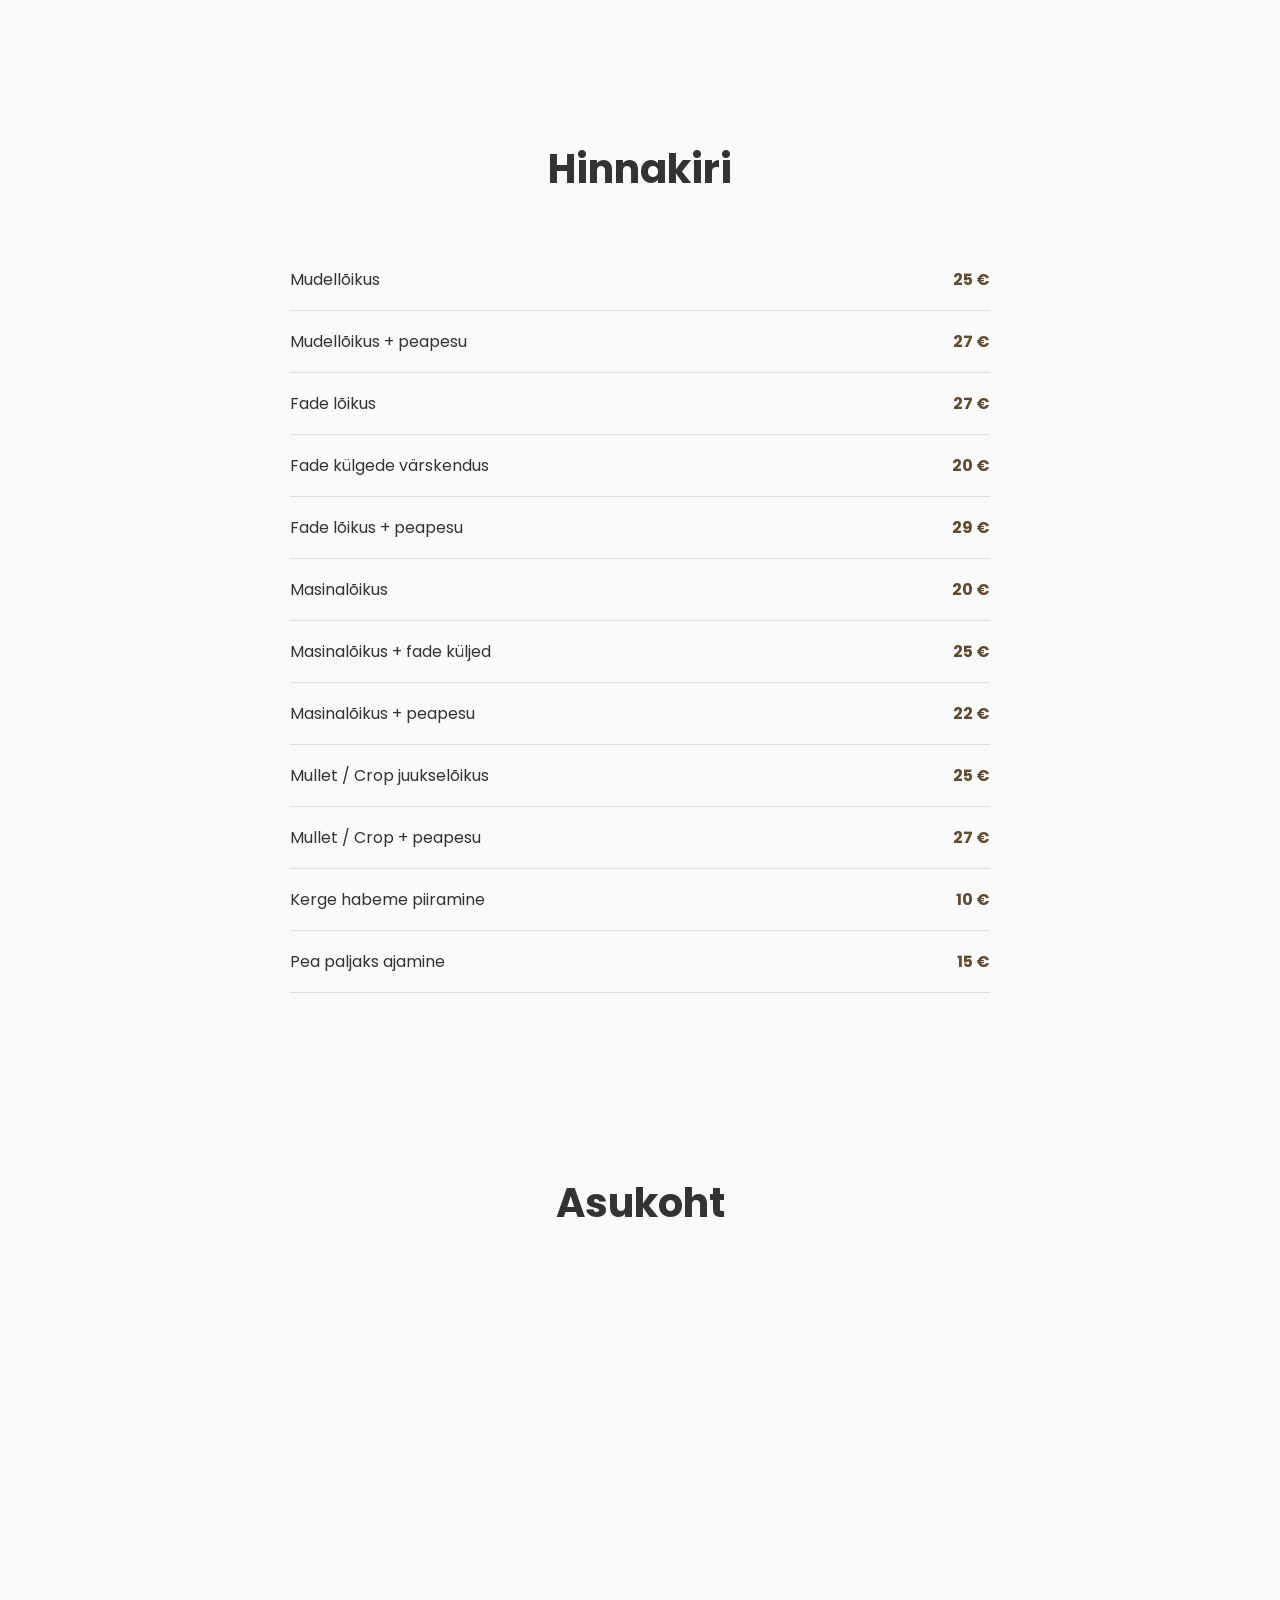
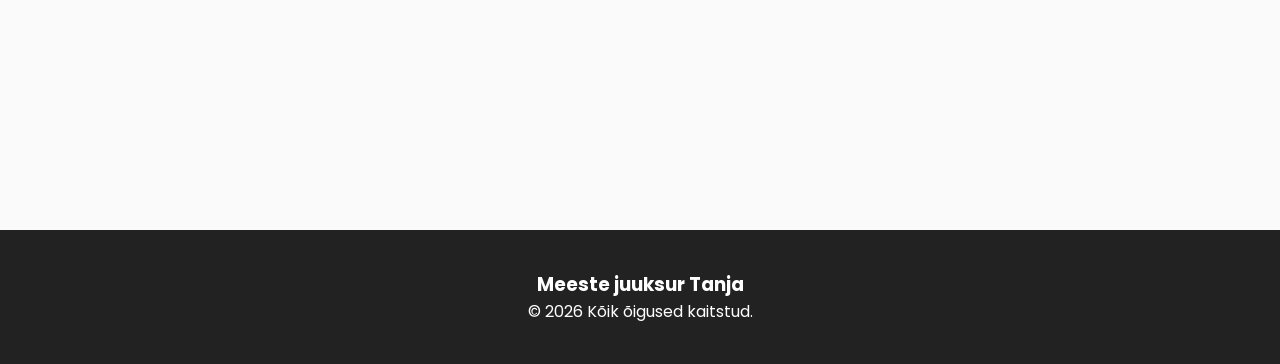
==== commit 5ce0205b: "Scroll to top seo" ====
--- a/index.html
+++ b/index.html
@@ -220,6 +220,6 @@
 <p>© 2026 Kõik õigused kaitstud.</p>
 
 </footer>
-<a class="back-to-top" aria-label="Tagasi üles">↑</a>
+<a href="#top" class="back-to-top" aria-label="Tagasi üles">↑</a>
 </body>
 </html>
--- a/style.css
+++ b/style.css
@@ -1 +1,453 @@
-.hero,.hero-content,.info-bar{position:relative}nav,section{max-width:1200px}.address,.hero-content,footer,h2{text-align:center}@font-face{font-family:Poppins;font-style:normal;font-weight:400;src:url(/fonts/Poppins-Regular.ttf) format('woff2');font-display:swap}@font-face{font-family:Poppins;font-style:normal;font-weight:600;src:url(/fonts/Poppins-SemiBold.ttf) format('woff2');font-display:swap}@font-face{font-family:Poppins;font-style:normal;font-weight:700;src:url(/fonts/Poppins-Bold.ttf) format('woff2');font-display:swap}html{scroll-behavior:smooth;scroll-padding-top:40px}*{margin:0;padding:0;box-sizing:border-box}body{font-family:Poppins,sans-serif;color:#333;background:#fafafa}header{position:fixed;top:0;width:100%;background:#fff;box-shadow:0 2px 10px rgba(0,0,0,.08);z-index:100}nav{margin:auto;padding:13px 20px;display:flex;justify-content:space-between;align-items:center}.logo-container{display:flex;align-items:center;gap:12px}.hero,.nav-links{display:flex;align-items:center}.logo-img{height:60px;width:60px}.title{font-size:24px;font-weight:700;color:#111;text-decoration:none}.back-to-top,.booking-btn,.btn{text-decoration:none;font-weight:600}.nav-links a:hover,.title:hover{color:#c49a6c}.nav-links{gap:30px;list-style:none}.nav-links a{text-decoration:none;color:#444;font-weight:500}.booking-btn{background:#614a30;color:#fff!important;padding:12px 30px;border-radius:40px}.booking-btn:hover{transition:.3s;background:#b08a5c;color:#fff!important;cursor:pointer}.hero{height:100vh;background:url("./media/herobackground.webp") center/cover;justify-content:center}.hero:before{content:"";position:absolute;inset:0;background:rgba(0,0,0,.45)}.hero-content{color:#fff}.hero h1{font-size:60px}.hero p{font-size:22px;margin:25px 0 35px}.info-bar{max-width:1100px;margin:-80px auto 0;z-index:10;background:#fff;border-radius:20px;padding:35px 40px;display:grid;grid-template-columns:repeat(3,1fr);gap:25px;box-shadow:0 15px 40px rgba(0,0,0,.12)}.card h3,.info-card{padding:20px}.info-card{display:flex;align-items:center;gap:18px;border-radius:15px;transition:.3s}.info-card:hover{background:#faf5ef;transform:translateY(-5px)}.info-card span{font-size:35px}.info-card h3{font-size:18px;margin-bottom:8px;color:#111}.info-card p{color:#666;font-size:15px}.btn{background:#c49a6c;color:#fff;padding:15px 35px;border-radius:40px}.btn:hover{background:#b08a5c;scale:1.05;transition:.3s}section{margin:auto;padding:90px 20px}h2{font-size:40px;margin-bottom:50px}.cards{display:grid;grid-template-columns:repeat(auto-fit,minmax(260px,1fr));gap:30px}.card{background:#fff;border-radius:12px;overflow:hidden;box-shadow:0 10px 25px rgba(0,0,0,.08)}.card img{width:100%;height:220px;object-fit:cover;transition:.3s}.card:hover img{transform:scale(1.05)}.card p{padding:0 20px 25px;color:#666}.price-table{max-width:700px;margin:auto}.row{display:flex;justify-content:space-between;padding:18px 0;border-bottom:1px solid #ddd}.row strong{color:#614a30}.address{line-height:1.8;margin-bottom:30px}.map{width:100%;height:450px;border:0;border-radius:12px}footer{background:#222;color:#fff;padding:40px 20px}.menu-toggle{display:none;background:0 0;border:0;font-size:32px;cursor:pointer}.back-to-top{position:fixed;right:25px;bottom:25px;width:45px;height:45px;display:flex;align-items:center;justify-content:center;background:#c49a6c;color:#fff;border-radius:50%;font-size:22px;opacity:0;pointer-events:none;transform:translateY(30px) scale(.8);transition:opacity .4s,transform .4s;box-shadow:0 5px 15px rgba(0,0,0,.15);z-index:99}.back-to-top.show{opacity:.85;pointer-events:auto;transform:translateY(0) scale(1)}.back-to-top:hover{opacity:1;transform:translateY(-5px) scale(1.05);cursor:pointer}@media(max-width:768px){.back-to-top,.title{font-size:18px}.menu-toggle{display:block}.nav-links{display:none;position:absolute;right:20px;top:90px;background:#fff;width:220px;padding:20px;flex-direction:column;border-radius:12px;box-shadow:0 10px 25px rgba(0,0,0,.15)}.info-card,.nav-links.active{display:flex}.nav-links li{padding:12px 0;border-bottom:1px solid #eee}.logo-img{height:55px;width:55px}.hero h1{font-size:40px}.info-bar{margin:-40px 20px 0;padding:25px;grid-template-columns:1fr}.info-card{align-items:center;gap:18px}.back-to-top{width:40px;height:40px;right:15px;bottom:15px}}+@font-face {
+  font-family: 'Poppins';
+  font-style: normal;
+  font-weight: 400;
+  src: url(/fonts/Poppins-Regular.ttf) format('woff2');
+  font-display: swap;
+}
+
+@font-face {
+  font-family: 'Poppins';
+  font-style: normal;
+  font-weight: 600;
+  src: url(/fonts/Poppins-SemiBold.ttf) format('woff2');
+  font-display: swap;
+}
+
+@font-face {
+  font-family: 'Poppins';
+  font-style: normal;
+  font-weight: 700;
+  src: url(/fonts/Poppins-Bold.ttf) format('woff2');
+  font-display: swap;
+}
+html {
+    scroll-behavior: smooth;
+    scroll-padding-top: 40px;
+}
+
+* {
+    margin: 0;
+    padding: 0;
+    box-sizing: border-box;
+}
+
+body {
+    font-family: 'Poppins', sans-serif;
+    color: #333;
+    background: #fafafa;
+}
+
+header {
+    position: fixed;
+    top: 0;
+    width: 100%;
+    background: #fff;
+    box-shadow: 0 2px 10px rgba(0,0,0,.08);
+    z-index: 100;
+}
+
+nav {
+    max-width: 1200px;
+    margin: auto;
+    padding: 13px 20px;
+    display: flex;
+    justify-content: space-between;
+    align-items: center;
+}
+
+.logo-container {
+    display: flex;
+    align-items: center;
+    gap: 12px;
+}
+
+.logo-img {
+    height: 60px;
+    width: 60px;
+}
+
+.title {
+    font-size: 24px;
+    font-weight: 700;
+    color: #111;
+    text-decoration: none;
+}
+
+.title:hover {
+    color: #c49a6c;
+}
+
+.nav-links {
+    display: flex;
+    align-items: center;
+    gap: 30px;
+    list-style: none;
+}
+
+.nav-links a {
+    text-decoration: none;
+    color: #444;
+    font-weight: 500;
+}
+.nav-links a:hover {
+    color: #c49a6c;
+}
+.booking-btn {
+    border: none;
+    background: #614a30;
+    color: #fff !important;
+    padding: 12px 30px;
+    border-radius: 40px;
+    text-decoration: none;
+    font-weight: 600;
+}
+
+.booking-btn:hover {
+    transition: .3s ease;
+    background: #b08a5c;
+    color: white !important;
+    cursor: pointer;
+}
+
+
+.hero {
+    height: 100vh;
+    background: url("./media/herobackground.webp") center/cover;
+    display: flex;
+    align-items: center;
+    justify-content: center;
+    position: relative;
+}
+
+.hero:before {
+    content: "";
+    position: absolute;
+    inset: 0;
+    background: rgba(0,0,0,.45);
+}
+
+.hero-content {
+    position: relative;
+    text-align: center;
+    color: white;
+}
+
+.hero h1 {
+    font-size: 60px;
+}
+
+.hero p {
+    font-size: 22px;
+    margin: 25px 0 35px;
+}
+
+.info-bar {
+    max-width: 1100px;
+    margin: -80px auto 0;
+    position: relative;
+    z-index: 10;
+    background: white;
+    border-radius: 20px;
+    padding: 35px 40px;
+    display: grid;
+    grid-template-columns: repeat(3, 1fr);
+    gap: 25px;
+    box-shadow: 0 15px 40px rgba(0,0,0,.12);
+}
+
+.info-card {
+    display: flex;
+    align-items: center;
+    gap: 18px;
+    padding: 20px;
+    border-radius: 15px;
+    transition: .3s ease;
+}
+
+.info-card:hover {
+    background: #faf5ef;
+    transform: translateY(-5px);
+}
+
+.info-card span {
+    font-size: 35px;
+}
+
+.info-card h3 {
+    font-size: 18px;
+    margin-bottom: 8px;
+    color: #111;
+}
+
+.info-card p {
+    color: #666;
+    font-size: 15px;
+}
+
+.btn {
+    background: #c49a6c;
+    color: white;
+    padding: 15px 35px;
+    border-radius: 40px;
+    text-decoration: none;
+    font-weight: 600;
+}
+.btn:hover {
+    background: #b08a5c;
+    scale: 1.05;
+    transition: .3s ease;
+}
+
+
+section {
+    max-width: 1200px;
+    margin: auto;
+    padding: 90px 20px;
+}
+
+h2 {
+    text-align: center;
+    font-size: 40px;
+    margin-bottom: 50px;
+}
+
+
+.cards {
+    display: grid;
+    grid-template-columns: repeat(auto-fit, minmax(260px, 1fr));
+    gap: 30px;
+}
+
+.card {
+    background: white;
+    border-radius: 12px;
+    overflow: hidden;
+    box-shadow: 0 10px 25px rgba(0,0,0,.08);
+}
+
+.card img {
+    width: 100%;
+    height: 220px;
+    object-fit: cover;
+    transition: .3s;
+}
+
+.card:hover img {
+    transform: scale(1.05);
+}
+
+.card h3 {
+    padding: 20px;
+}
+
+.card p {
+    padding: 0 20px 25px;
+    color: #666;
+}
+
+
+.price-table {
+    max-width: 700px;
+    margin: auto;
+}
+
+.row {
+    display: flex;
+    justify-content: space-between;
+    padding: 18px 0;
+    border-bottom: 1px solid #ddd;
+}
+
+.row strong {
+    color: #614a30;
+}
+
+
+.address {
+    text-align: center;
+    line-height: 1.8;
+    margin-bottom: 30px;
+}
+
+.map {
+    width: 100%;
+    height: 450px;
+    border: 0;
+    border-radius: 12px;
+}
+
+
+footer {
+    background: #222;
+    color: white;
+    text-align: center;
+    padding: 40px 20px;
+}
+
+
+.menu-toggle {
+    display: none;
+    background: none;
+    border: 0;
+    font-size: 32px;
+    cursor: pointer;
+}
+.back-to-top {
+    position: fixed;
+    right: 25px;
+    bottom: 25px;
+    width: 45px;
+    height: 45px;
+    display: flex;
+    align-items: center;
+    justify-content: center;
+    background: #c49a6c;
+    color: white;
+    text-decoration: none;
+    border-radius: 50%;
+    font-size: 22px;
+    font-weight: 600;
+    opacity: 0;
+    pointer-events: none;
+    transform: translateY(30px) scale(.8);
+    transition: opacity .4s ease, transform .4s ease;
+    box-shadow: 0 5px 15px rgba(0,0,0,.15);
+    z-index: 99;
+}
+
+.back-to-top.show {
+    opacity: .85;
+    pointer-events: auto;
+    transform: translateY(0) scale(1);
+}
+
+.back-to-top:hover {
+    opacity: 1;
+    transform: translateY(-5px) scale(1.05);
+    cursor: pointer;
+}
+
+
+@media(max-width:768px) {
+
+    .menu-toggle {
+        display: block;
+    }
+
+    .nav-links {
+        display: none;
+        position: absolute;
+        right: 20px;
+        top: 90px;
+        background: white;
+        width: 220px;
+        padding: 20px;
+        flex-direction: column;
+        border-radius: 12px;
+        box-shadow: 0 10px 25px rgba(0,0,0,.15);
+    }
+
+    .nav-links.active {
+        display: flex;
+    }
+
+    .nav-links li {
+        padding: 12px 0;
+        border-bottom: 1px solid #eee;
+    }
+
+    .title {
+        font-size: 18px;
+    }
+
+    .logo-img {
+        height: 55px;
+        width: 55px;
+    }
+
+    .hero h1 {
+        font-size: 40px;
+    }
+     .info-bar {
+        margin: -40px 20px 0;
+        padding: 25px;
+        grid-template-columns: 1fr;
+    }
+
+    .info-card {
+    display: flex;
+    align-items: center;
+    gap: 18px;
+}
+    .back-to-top {
+        width: 40px;
+        height: 40px;
+        right: 15px;
+        bottom: 15px;
+        font-size: 18px;
+    }
+     .error-card {
+        padding: 45px 25px;
+    }
+
+    .error-card h2 {
+        font-size: 28px;
+    }
+
+    .error-buttons {
+        flex-direction: column;
+    }
+
+    .error-buttons a {
+        width: 100%;
+        text-align: center;
+    }
+}
+.error-page {
+    min-height: 100vh;
+    display: flex;
+    justify-content: center;
+    align-items: center;
+    padding: 140px 20px 60px;
+}
+
+.error-card {
+    max-width: 650px;
+    width: 100%;
+    background: white;
+    border-radius: 18px;
+    padding: 60px 40px;
+    text-align: center;
+    box-shadow: 0 15px 40px rgba(0,0,0,.12);
+}
+
+.error-card h1 {
+    font-size: clamp(90px, 15vw, 160px);
+    color: #c49a6c;
+    line-height: 1;
+    margin-bottom: 15px;
+}
+
+.error-card h2 {
+    margin-bottom: 20px;
+    font-size: 34px;
+}
+
+.error-card p {
+    color: #666;
+    line-height: 1.7;
+    margin-bottom: 40px;
+}
+
+.error-buttons {
+    display: flex;
+    justify-content: center;
+    gap: 16px;
+    flex-wrap: wrap;
+}
+
+.error-buttons .booking-btn,
+.error-buttons .btn {
+    display: inline-block;
+}
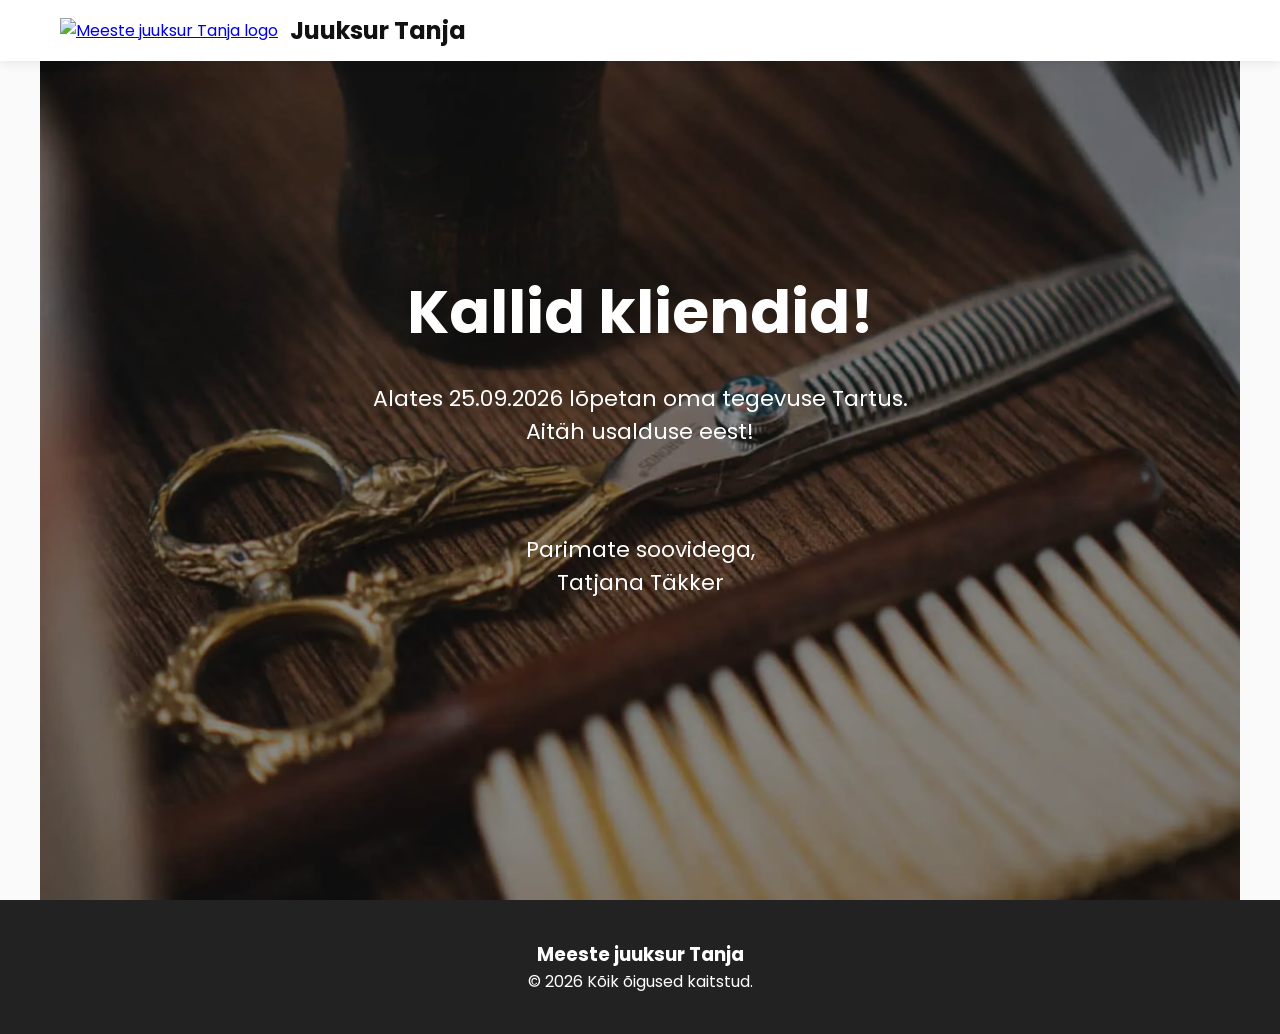
==== commit 6f6cad4e: "Tartu, FIN" ====
--- a/index.html
+++ b/index.html
@@ -6,220 +6,44 @@
 <meta charset="UTF-8">
 <meta name="viewport" content="width=device-width, initial-scale=1.0">
 
-<title>Juuksur Tanja</title>
+<title>Meeste juuksur Tanja | Juuksur Tanja Tartus</title>
 
 <meta name="description" content="Meeste juuksur Tartu kesklinnas. Professionaalsed meeste juukselõikused, fade lõikused ja habeme hooldus. Broneeri aeg Juuksur Tanja juures.">
 
 <meta name="keywords" content="meeste juuksur Tartu, fade lõikus, habeme hooldus, juuksur Tanja, juuksur, meeste juuksur, Tartu juuksur, soengud meestele, habeme hooldus Tartu">
-<link rel="icon" type="image/png" href="media/logo.webp">
+
+<link href="https://fonts.googleapis.com/css2?family=Poppins:wght@300;400;600;700&display=swap" rel="stylesheet">
+<link rel="icon" type="image/png" href="media/logo.png">
 <link rel="stylesheet" href="style.css">
 
 <script src="script.js" defer></script>
-<!-- Google tag (gtag.js) -->
-<script async src="https://www.googletagmanager.com/gtag/js?id=G-KW1P29FR4W"></script>
-<script>
-  window.dataLayer = window.dataLayer || [];
-  function gtag(){dataLayer.push(arguments);}
-  gtag('js', new Date());
-
-  gtag('config', 'G-KW1P29FR4W');
-</script>
 
 </head>
-
-
 <body id="top">
-
-
 <header>
-
-<nav>
-
-<div class="logo-container">
-<a href="#top">
-    <img src="media/logo.webp" class="logo-img" alt="Meeste juuksur Tanja logo" width="60" height="60">
-</a>
-    <a href="#top" class="title">Juuksur Tanja</a>
-</div>
-
-<ul class="nav-links">
-    <li><a href="#teenused">Teenused</a></li>
-    <li><a href="#hinnakiri">Hinnakiri</a></li>
-    <li><a href="#asukoht">Asukoht</a></li>
-    <button href="https://bello.ee/juukseloikus/et/" target="_blank" rel="noopener noreferrer" class="booking-btn">Broneeri aeg</button>
-</ul>
-
-<button class="menu-toggle" aria-label="Ava menüü">☰</button>
-
-</nav>
-
+    <nav>
+        <div class="logo-container">
+            <a href="#top">
+            <img src="media/logo.png" class="logo-img" alt="Meeste juuksur Tanja logo">
+            </a>
+            <a href="#top" class="title">Juuksur Tanja</a>
+        </div>
+    </nav>
 </header>
 
 <main>
-<section class="hero">
-
-<div class="hero-content">
-
-<h2>Stiil algab soengust</h2>
-
-<p>Meeste juuksur Tartus</p>
-
-<a href="https://bello.ee/juukseloikus/et/" target="_blank" rel="noopener noreferrer" class="btn">
-    Broneeri aeg
-</a>
-
-</div>
-</section>
-<section class="info-bar">
-
-    <div class="info-card">
-    <span class="info-dot"></span>
-    <div>
-        <h3>Lahtioleku ajad</h3>
-        <p>E–L 10:00–20:00</p>
-    </div>
-</div>
-
-<div class="info-card">
-    <span class="info-dot"></span>
-    <div>
-        <h3>Asukoht</h3>
-        <p>Soola tn 2, Tartu</p>
-    </div>
-</div>
-
-<div class="info-card">
-    <span class="info-dot"></span>
-    <div>
-        <h3>Telefon</h3>
-        <p>+372 5450 8089</p>
-    </div>
-</div>
-
-</section>
-<section id="teenused">
-
-<h2>Teenused</h2>
-
-<div class="cards">
-
-<div class="card">
-<img src="media/Meeste-loikus-1-scaled.webp" alt="Professionaalne meeste juukselõikus Tartus" loading="lazy" width="600" height="400">
-<h3>Meeste lõikus</h3>
-<p>Klassikalised ja moodsad meeste lõikused vastavalt sinu stiilile.</p>
-</div>
-
-<div class="card">
-<img src="media/photo-1599351431202-1e0f0137899a.avif" alt="Fade juukselõikus meeste juuksuris" loading="lazy" width="600" height="400">
-<h3>Fade lõikus</h3>
-<p>Täpne fade-tehnika, külgede viimistlus ja kaasaegne välimus.</p>
-</div>
-
-<div class="card">
-<img src="media/photo-1621605815971-fbc98d665033.avif" alt="Habeme hooldus ja kujundamine Tartus" loading="lazy" width="600" height="400">
-<h3>Habeme hooldus</h3>
-
-<p>Habeme piiramine, kujundamine ja korrektne viimistlus.</p>
-
-</div>
-</div>
-</section>
-
-
-
-
-<section id="hinnakiri">
-
-<h2>Hinnakiri</h2>
-
-<div class="price-table">
-
-<div class="row">
-<span>Mudellõikus</span>
-<strong>25 €</strong>
-</div>
-
-<div class="row">
-<span>Mudellõikus + peapesu</span>
-<strong>27 €</strong>
-</div>
-
-<div class="row">
-<span>Fade lõikus</span>
-<strong>27 €</strong>
-</div>
-
-<div class="row">
-<span>Fade külgede värskendus</span>
-<strong>20 €</strong>
-</div>
-
-<div class="row">
-<span>Fade lõikus + peapesu</span>
-<strong>29 €</strong>
-</div>
-
-<div class="row">
-<span>Masinalõikus</span>
-<strong>20 €</strong>
-</div>
-
-<div class="row">
-<span>Masinalõikus + fade küljed</span>
-<strong>25 €</strong>
-</div>
-
-<div class="row">
-<span>Masinalõikus + peapesu</span>
-<strong>22 €</strong>
-</div>
-
-<div class="row">
-<span>Mullet / Crop juukselõikus</span>
-<strong>25 €</strong>
-</div>
-
-<div class="row">
-<span>Mullet / Crop + peapesu</span>
-<strong>27 €</strong>
-</div>
-
-<div class="row">
-<span>Kerge habeme piiramine</span>
-<strong>10 €</strong>
-</div>
-
-<div class="row">
-<span>Pea paljaks ajamine</span>
-<strong>15 €</strong>
-</div>
-
-</div>
-
-</section>
-
-
-<section id="asukoht">
-<h2>Asukoht</h2>
-
-<iframe
-    class="map"
-    title="Editha Ilusalong Tartu asukoht kaardil"
-    src="https://www.google.com/maps?q=Editha+Ilusalong+Tartu&output=embed"
-    loading="lazy"
-    allowfullscreen>
-</iframe>
-</section>
-
-
+    <section class="hero">
+        <div class="hero-content">
+            <h1>Kallid kliendid!</h1>
+            <p>Alates 25.09.2026 lõpetan oma tegevuse Tartus.<br>Aitäh usalduse eest!</p>
+            <br>
+            <p>Parimate soovidega,<br>Tatjana Täkker</p>
+        </div>
+    </section>
 </main>
-
-
 <footer>
-<h3>Meeste juuksur Tanja</h3>
-<p>© 2026 Kõik õigused kaitstud.</p>
-
+    <h3>Meeste juuksur Tanja</h3>
+    <p>© 2026 Kõik õigused kaitstud.</p>
 </footer>
-<a href="#top" class="back-to-top" aria-label="Tagasi üles">↑</a>
 </body>
 </html>
--- a/style.css
+++ b/style.css
@@ -74,10 +74,6 @@
     text-decoration: none;
 }
 
-.title:hover {
-    color: #c49a6c;
-}
-
 .nav-links {
     display: flex;
     align-items: center;
@@ -89,9 +85,6 @@
     text-decoration: none;
     color: #444;
     font-weight: 500;
-}
-.nav-links a:hover {
-    color: #c49a6c;
 }
 .booking-btn {
     border: none;
@@ -102,14 +95,6 @@
     text-decoration: none;
     font-weight: 600;
 }
-
-.booking-btn:hover {
-    transition: .3s ease;
-    background: #b08a5c;
-    color: white !important;
-    cursor: pointer;
-}
-
 
 .hero {
     height: 100vh;
@@ -165,11 +150,6 @@
     transition: .3s ease;
 }
 
-.info-card:hover {
-    background: #faf5ef;
-    transform: translateY(-5px);
-}
-
 .info-card span {
     font-size: 35px;
 }
@@ -193,12 +173,6 @@
     text-decoration: none;
     font-weight: 600;
 }
-.btn:hover {
-    background: #b08a5c;
-    scale: 1.05;
-    transition: .3s ease;
-}
-
 
 section {
     max-width: 1200px;
@@ -231,10 +205,6 @@
     height: 220px;
     object-fit: cover;
     transition: .3s;
-}
-
-.card:hover img {
-    transform: scale(1.05);
 }
 
 .card h3 {
@@ -322,13 +292,6 @@
     transform: translateY(0) scale(1);
 }
 
-.back-to-top:hover {
-    opacity: 1;
-    transform: translateY(-5px) scale(1.05);
-    cursor: pointer;
-}
-
-
 @media(max-width:768px) {
 
     .menu-toggle {
@@ -404,6 +367,40 @@
         text-align: center;
     }
 }
+@media (hover: hover) and (pointer: fine) {
+    .title:hover {
+        color: #c49a6c;
+    }
+
+    .nav-links a:hover {
+        color: #c49a6c;
+    }
+
+    .booking-btn:hover {
+        background: #b08a5c;
+        cursor: pointer;
+    }
+
+    .info-card:hover {
+        background: #faf5ef;
+        transform: translateY(-5px);
+    }
+
+    .btn:hover {
+        background: #b08a5c;
+        transform: scale(1.05);
+    }
+
+    .card:hover img {
+        transform: scale(1.05);
+    }
+
+    .back-to-top:hover {
+        opacity: 1;
+        transform: translateY(-5px) scale(1.05);
+        cursor: pointer;
+    }
+}
 .error-page {
     min-height: 100vh;
     display: flex;
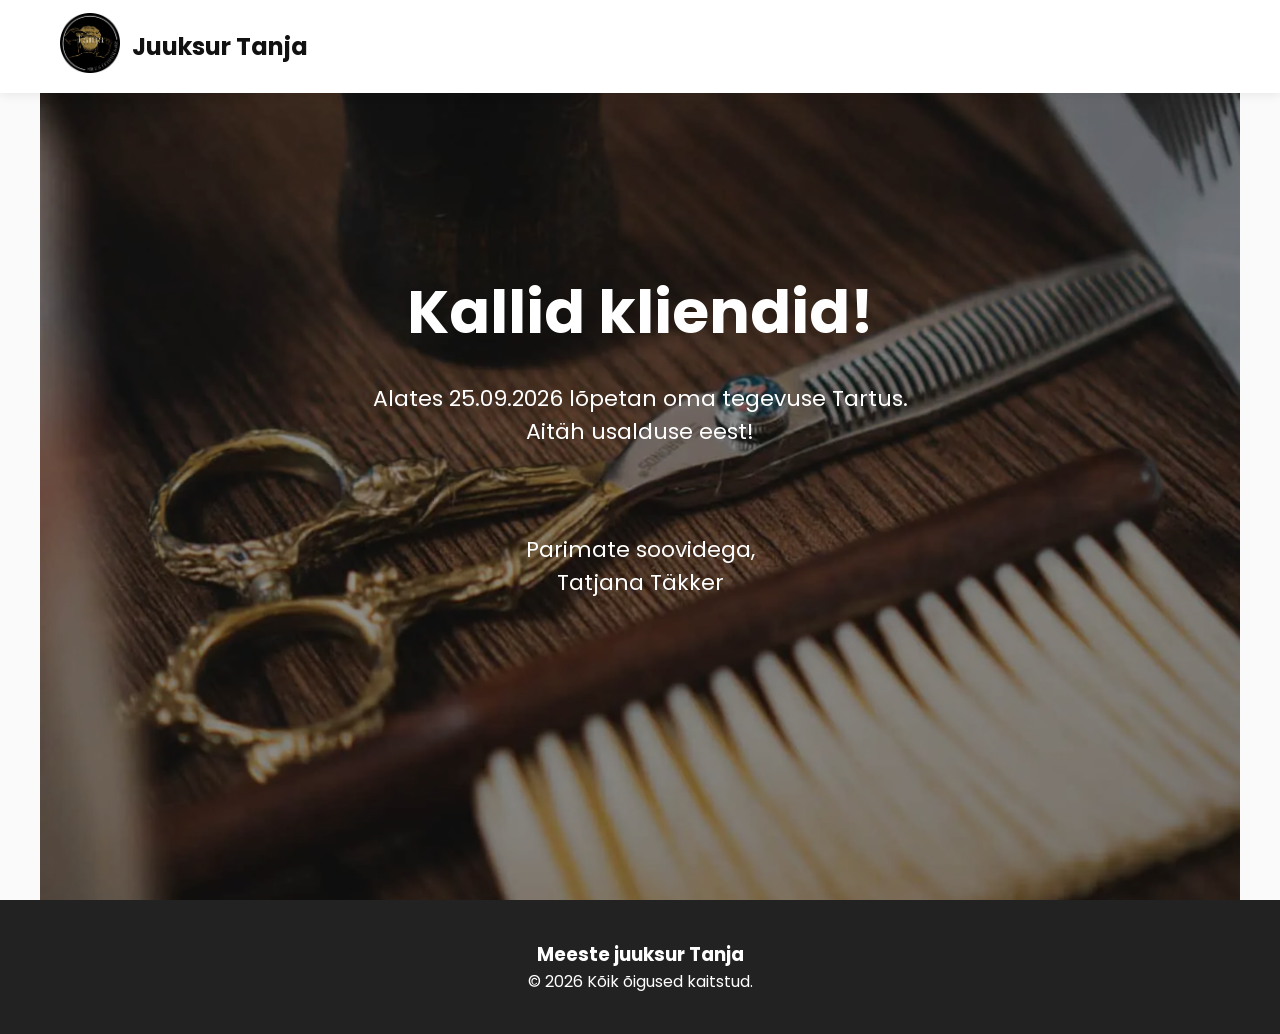
==== commit 5f75d7fd: "Fin, pt2" ====
--- a/index.html
+++ b/index.html
@@ -13,7 +13,7 @@
 <meta name="keywords" content="meeste juuksur Tartu, fade lõikus, habeme hooldus, juuksur Tanja, juuksur, meeste juuksur, Tartu juuksur, soengud meestele, habeme hooldus Tartu">
 
 <link href="https://fonts.googleapis.com/css2?family=Poppins:wght@300;400;600;700&display=swap" rel="stylesheet">
-<link rel="icon" type="image/png" href="media/logo.png">
+<link rel="icon" type="image/webp" href="media/logo.webp">
 <link rel="stylesheet" href="style.css">
 
 <script src="script.js" defer></script>
@@ -24,7 +24,7 @@
     <nav>
         <div class="logo-container">
             <a href="#top">
-            <img src="media/logo.png" class="logo-img" alt="Meeste juuksur Tanja logo">
+            <img src="media/logo.webp" class="logo-img" alt="Meeste juuksur Tanja logo">
             </a>
             <a href="#top" class="title">Juuksur Tanja</a>
         </div>
